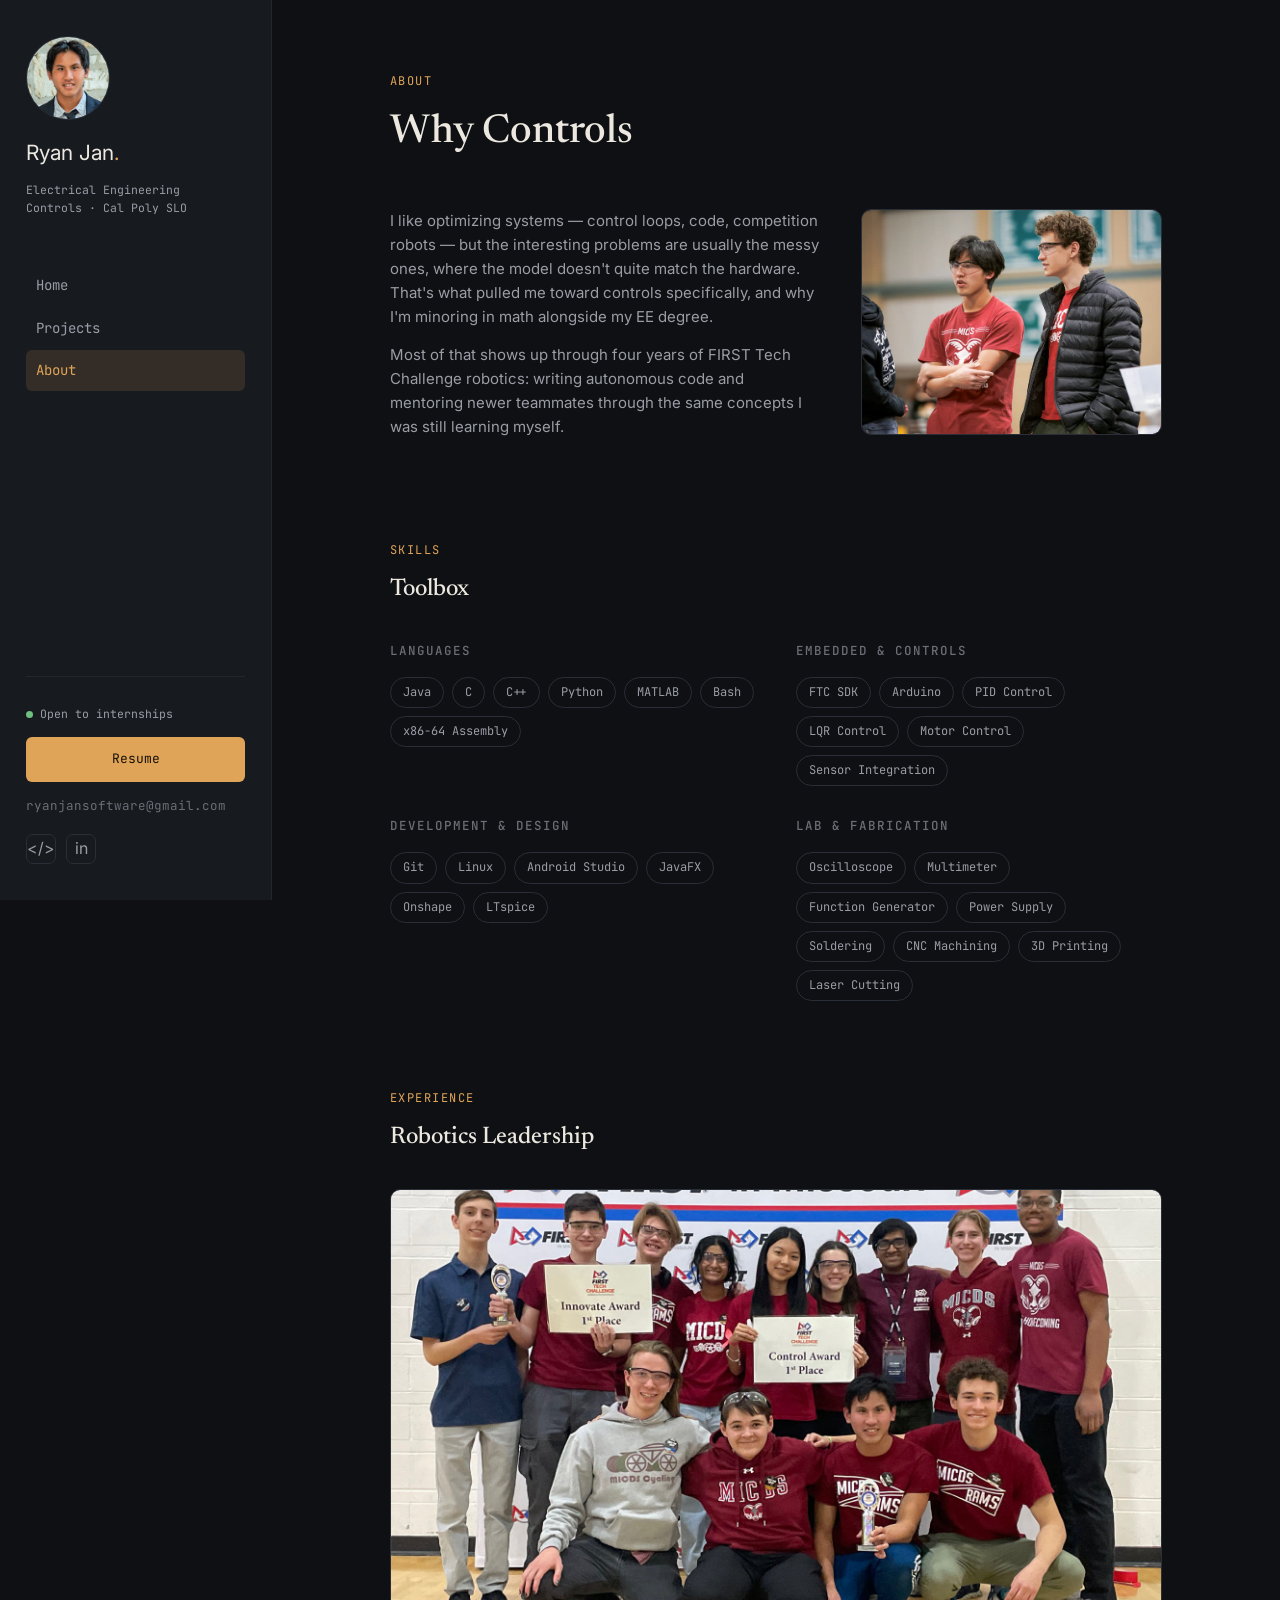
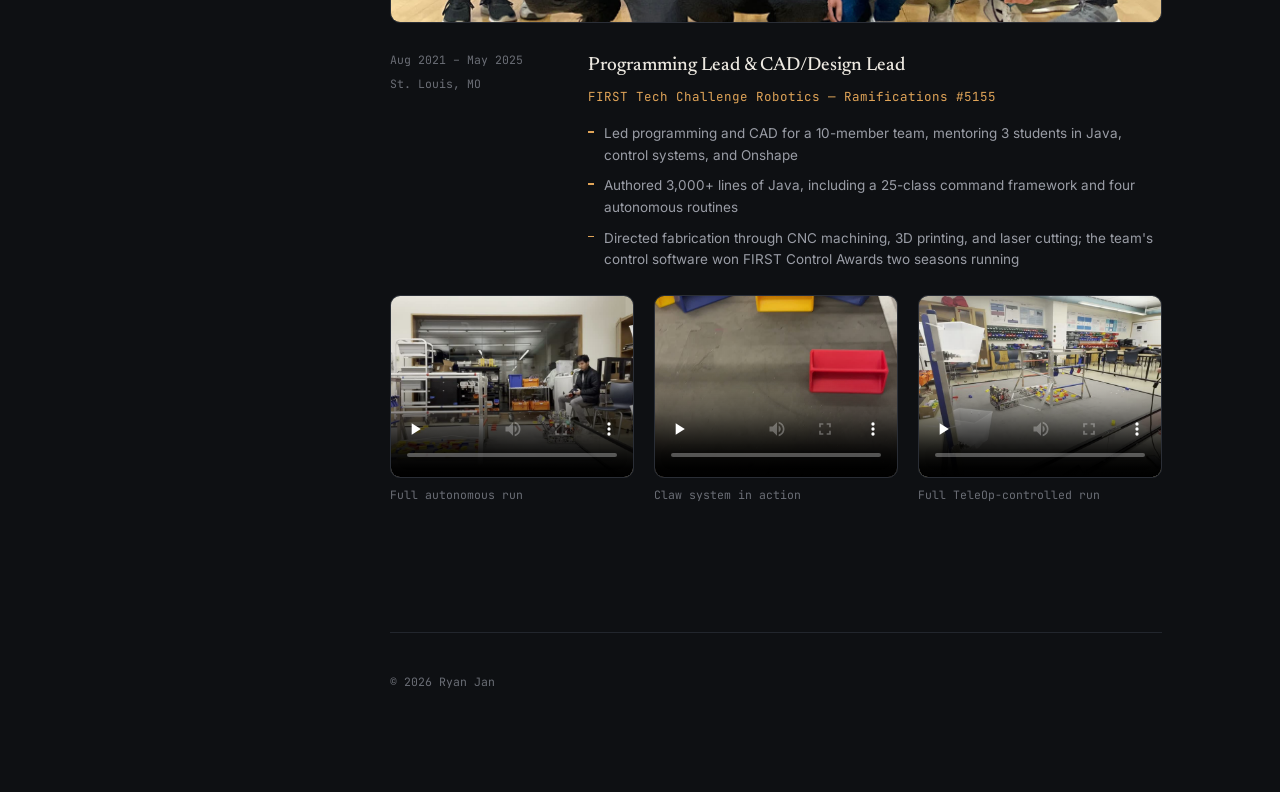
==== about.html @ 0ce3a3c8 "Performance pass: pause canvas animations off-screen/backgrounded, right-size and recompress images," ====
<!DOCTYPE html>
<html lang="en">
<head>
<meta charset="UTF-8">
<meta name="viewport" content="width=device-width, initial-scale=1.0">
<title>About — Ryan Jan</title>
<meta name="description" content="About Ryan Jan — Electrical Engineering student at Cal Poly SLO, controls focus, math minor, FIRST Tech Challenge robotics leadership.">
<link rel="icon" type="image/svg+xml" href="assets/favicon.svg">
<link rel="preconnect" href="https://fonts.googleapis.com">
<link rel="preconnect" href="https://fonts.gstatic.com" crossorigin>
<link href="https://fonts.googleapis.com/css2?family=Newsreader:ital,opsz,wght@0,6..72,400;0,6..72,500;1,6..72,400&family=Inter:wght@400;500&family=JetBrains+Mono:wght@400;500&display=swap" rel="stylesheet">
<link rel="stylesheet" href="css/style.css">
</head>
<body>

<a class="skip-link" href="#main">Skip to content</a>

<header class="mobile-topbar">
  <a class="mobile-identity" href="index.html" aria-label="Go to home page">
    <div class="sidebar-avatar media-frame ratio-1x1 round" aria-hidden="true">
      <img src="assets/img/ryan-headshot.jpg" alt="">
    </div>
    <span class="mobile-name">Ryan Jan</span>
  </a>
  <button class="nav-toggle" id="nav-toggle" aria-label="Toggle menu" aria-expanded="false" aria-controls="mobile-panel">
    <span></span><span></span><span></span>
  </button>
</header>
<div class="mobile-panel" id="mobile-panel">
  <nav class="sidebar-nav">
    <a href="index.html">Home</a>
    <a href="projects.html">Projects</a>
    <a href="about.html" class="active">About</a>
  </nav>
  <div class="sidebar-cta">
    <span class="sidebar-status"><span class="status-dot"></span>Open to internships</span>
    <a class="btn btn-primary btn-block" href="assets/resume/Ryan_Jan_Resume.pdf" target="_blank" rel="noopener">Resume</a>
    <div class="sidebar-contact">
      <a href="mailto:ryanjansoftware@gmail.com">ryanjansoftware@gmail.com</a>
    </div>
    <div class="sidebar-social">
      <a href="https://github.com/rjan939" target="_blank" rel="noopener" aria-label="GitHub">&lt;/&gt;</a>
      <a href="https://linkedin.com/in/ryan-jan" target="_blank" rel="noopener" aria-label="LinkedIn">in</a>
    </div>
  </div>
</div>

<div class="shell">
  <aside class="sidebar">
    <a class="sidebar-identity" href="index.html" aria-label="Go to home page">
      <div class="sidebar-avatar media-frame ratio-1x1 round" aria-hidden="true">
        <img src="assets/img/ryan-headshot.jpg" alt="">
      </div>
      <div>
        <div class="sidebar-name">Ryan Jan<span class="logo-dot">.</span></div>
        <p class="sidebar-tagline">Electrical Engineering<br>Controls &middot; Cal Poly SLO</p>
      </div>
    </a>

    <nav class="sidebar-nav">
      <a href="index.html">Home</a>
      <a href="projects.html">Projects</a>
      <a href="about.html" class="active">About</a>
    </nav>

    <div class="sidebar-cta">
      <span class="sidebar-status"><span class="status-dot"></span>Open to internships</span>
      <a class="btn btn-primary btn-block" href="assets/resume/Ryan_Jan_Resume.pdf" target="_blank" rel="noopener">Resume</a>
      <div class="sidebar-contact">
        <a href="mailto:ryanjansoftware@gmail.com">ryanjansoftware@gmail.com</a>
      </div>
      <div class="sidebar-social">
        <a href="https://github.com/rjan939" target="_blank" rel="noopener" aria-label="GitHub">&lt;/&gt;</a>
        <a href="https://linkedin.com/in/ryan-jan" target="_blank" rel="noopener" aria-label="LinkedIn">in</a>
      </div>
    </div>
  </aside>

  <main class="main" id="main">
    <div class="page">

      <header class="page-header reveal">
        <p class="eyebrow">About</p>
        <h1>Why Controls</h1>
      </header>

      <section class="page-block about-row reveal">
        <div class="about-copy">
          <p>
            I like optimizing systems &mdash; control loops, code, competition robots &mdash; but the
            interesting problems are usually the messy ones, where the model doesn't quite match
            the hardware. That's what pulled me toward controls specifically, and why I'm minoring
            in math alongside my EE degree.
          </p>
          <p>
            Most of that shows up through four years of FIRST Tech Challenge robotics: writing
            autonomous code and mentoring newer teammates through the same concepts I was still
            learning myself.
          </p>
        </div>
        <div class="media-frame ratio-4x3">
          <img src="assets/img/ryan-competition.jpg" loading="lazy" alt="Ryan Jan talking with a teammate at an FTC robotics competition, both wearing safety glasses.">
        </div>
      </section>

      <section class="page-block reveal">
        <p class="eyebrow">Skills</p>
        <h2 style="margin-bottom:32px;">Toolbox</h2>
        <div class="skills-grid">
          <div class="skill-group">
            <h3>Languages</h3>
            <div class="tags"><span>Java</span><span>C</span><span>C++</span><span>Python</span><span>MATLAB</span><span>Bash</span><span>x86-64 Assembly</span></div>
          </div>
          <div class="skill-group">
            <h3>Embedded &amp; Controls</h3>
            <div class="tags"><span>FTC SDK</span><span>Arduino</span><span>PID Control</span><span>LQR Control</span><span>Motor Control</span><span>Sensor Integration</span></div>
          </div>
          <div class="skill-group">
            <h3>Development &amp; Design</h3>
            <div class="tags"><span>Git</span><span>Linux</span><span>Android Studio</span><span>JavaFX</span><span>Onshape</span><span>LTspice</span></div>
          </div>
          <div class="skill-group">
            <h3>Lab &amp; Fabrication</h3>
            <div class="tags"><span>Oscilloscope</span><span>Multimeter</span><span>Function Generator</span><span>Power Supply</span><span>Soldering</span><span>CNC Machining</span><span>3D Printing</span><span>Laser Cutting</span></div>
          </div>
        </div>
      </section>

      <section class="page-block reveal">
        <p class="eyebrow">Experience</p>
        <h2 style="margin-bottom:32px;">Robotics Leadership</h2>

        <div class="media-frame ratio-16x9" style="margin-bottom:28px;">
          <img src="assets/img/ftc-control-award-team.jpg" loading="lazy" alt="The full Ramifications #5155 team holding their FIRST Control Award and Innovate Award, 1st place, at FIRST in Missouri.">
        </div>

        <div class="exp-entry">
          <div class="exp-meta">
            <span>Aug 2021 &ndash; May 2025</span>
            <span>St. Louis, MO</span>
          </div>
          <div class="exp-body">
            <h3>Programming Lead &amp; CAD/Design Lead</h3>
            <p class="exp-org">FIRST Tech Challenge Robotics &mdash; Ramifications #5155</p>
            <ul>
              <li>Led programming and CAD for a 10-member team, mentoring 3 students in Java, control systems, and Onshape</li>
              <li>Authored 3,000+ lines of Java, including a 25-class command framework and four autonomous routines</li>
              <li>Directed fabrication through CNC machining, 3D printing, and laser cutting; the team's control software won FIRST Control Awards two seasons running</li>
            </ul>
          </div>
        </div>

        <div class="media-row" style="margin-top:24px;">
          <div>
            <div class="media-frame ratio-4x3">
              <video src="assets/video/ftc-autonomous.mp4" poster="assets/img/posters/ftc-autonomous.jpg" controls playsinline preload="none"></video>
            </div>
            <p class="media-caption">Full autonomous run</p>
          </div>
          <div>
            <div class="media-frame ratio-4x3">
              <video src="assets/video/ftc-claw-system.mp4" poster="assets/img/posters/ftc-claw-system.jpg" controls playsinline preload="none"></video>
            </div>
            <p class="media-caption">Claw system in action</p>
          </div>
          <div>
            <div class="media-frame ratio-4x3">
              <video src="assets/video/ftc-teleop-run.mp4" poster="assets/img/posters/ftc-teleop-run.jpg" controls playsinline preload="none"></video>
            </div>
            <p class="media-caption">Full TeleOp-controlled run</p>
          </div>
        </div>
      </section>

      <footer class="page-footer">
        <span>&copy; 2026 Ryan Jan</span>
      </footer>
    </div>
  </main>
</div>

<script src="js/main.js"></script>
</body>
</html>
---- css/style.css ----
/* ---------- design tokens ---------- */
:root {
  --bg: #0e1013;
  --bg-elevated: #171a1f;
  --bg-elevated-2: #1d2127;
  --border: #2a2e36;
  --border-soft: #22262d;

  --text: #ece8e0;
  --text-muted: #9a9da6;
  --text-faint: #6b6e76;

  --accent: #e0a458;
  --accent-soft: rgba(224, 164, 88, 0.14);
  --accent-line: rgba(224, 164, 88, 0.35);
  --response: #6fb3c9;

  --font-serif: "Newsreader", Georgia, serif;
  --font-sans: "Inter", -apple-system, BlinkMacSystemFont, "Segoe UI", sans-serif;
  --font-mono: "JetBrains Mono", ui-monospace, "SFMono-Regular", Consolas, monospace;

  --sidebar-w: 272px;
  --radius: 10px;
}

/* ---------- reset ---------- */
* { box-sizing: border-box; }
html { scroll-behavior: smooth; }
body {
  margin: 0;
  background: var(--bg);
  color: var(--text);
  font-family: var(--font-sans);
  font-size: 16px;
  line-height: 1.6;
  -webkit-font-smoothing: antialiased;
}
img, svg, canvas { max-width: 100%; display: block; }
a { color: inherit; text-decoration: none; }
ul { margin: 0; padding: 0; list-style: none; }
h1, h2, h3 { margin: 0; font-family: var(--font-serif); font-weight: 500; }

.skip-link {
  position: absolute;
  left: -999px;
  top: 0;
  background: var(--accent);
  color: #0e1013;
  padding: 10px 16px;
  z-index: 200;
}
.skip-link:focus { left: 16px; top: 16px; }

.eyebrow {
  font-family: var(--font-mono);
  font-size: 12px;
  letter-spacing: 0.12em;
  text-transform: uppercase;
  color: var(--accent);
  margin: 0 0 10px;
}

.tags {
  display: flex;
  flex-wrap: wrap;
  gap: 8px;
  margin-top: 16px;
}
.tags span {
  font-family: var(--font-mono);
  font-size: 12px;
  color: var(--text-muted);
  border: 1px solid var(--border);
  border-radius: 999px;
  padding: 5px 12px;
}

.text-link {
  display: inline-block;
  margin-top: 16px;
  font-family: var(--font-mono);
  font-size: 13px;
  color: var(--accent);
  border-bottom: 1px solid transparent;
  transition: transform 0.2s ease, border-color 0.2s ease;
}
.text-link:hover { border-bottom-color: var(--accent-line); transform: translateX(3px); }

.btn {
  display: inline-flex;
  align-items: center;
  justify-content: center;
  font-family: var(--font-mono);
  font-size: 13px;
  padding: 11px 20px;
  border-radius: 6px;
  border: 1px solid transparent;
  cursor: pointer;
  transition: transform 0.15s ease, border-color 0.15s ease, background 0.15s ease;
}
.btn-primary {
  position: relative;
  background: var(--accent);
  color: #17120a;
  overflow: hidden;
  z-index: 0;
}
.btn-primary::before {
  content: "";
  position: absolute;
  inset: 0;
  background: #f0c07f;
  transform: scaleX(0);
  transform-origin: left center;
  transition: transform 0.5s ease-out;
  z-index: -1;
}
.btn-primary:hover::before { transform: scaleX(1); }
.btn-primary:hover { transform: translateY(-1px); }
.btn-ghost { border-color: var(--border); color: var(--text); }
.btn-ghost:hover { border-color: var(--accent-line); color: var(--accent); }
.btn-block { width: 100%; }

/* ---------- stat chips ---------- */
.stat-chips {
  display: flex;
  flex-wrap: wrap;
  gap: 12px;
  margin: 28px 0;
}
.stat-chip {
  border: 1px solid var(--border);
  background: var(--bg-elevated);
  border-radius: 10px;
  padding: 12px 16px;
  font-size: 13px;
  color: var(--text-muted);
  transition: transform 0.25s ease, box-shadow 0.25s ease, border-color 0.25s ease;
}
.stat-chip:hover {
  transform: translateY(-4px);
  box-shadow: 0 14px 28px rgba(0, 0, 0, 0.35);
  border-color: var(--accent-line);
}
.stat-chip strong { display: block; color: var(--text); font-family: var(--font-serif); font-weight: 500; font-size: 16px; margin-bottom: 2px; }

/* ---------- media slot (placeholder for photos/video) ---------- */
.media-slot {
  position: relative;
  width: 100%;
  border: 1.5px dashed var(--border);
  border-radius: var(--radius);
  background: var(--bg-elevated);
  display: flex;
  flex-direction: column;
  align-items: center;
  justify-content: center;
  gap: 10px;
  color: var(--text-faint);
  text-align: center;
  padding: 20px;
  overflow: hidden;
}
.media-slot svg { width: 30px; height: 30px; opacity: 0.6; }
.media-slot span {
  font-family: var(--font-mono);
  font-size: 11px;
  max-width: 22ch;
  line-height: 1.5;
}
.media-slot.ratio-16x9 { aspect-ratio: 16 / 9; }
.media-slot.ratio-4x3 { aspect-ratio: 4 / 3; }
.media-slot.ratio-1x1 { aspect-ratio: 1 / 1; }
.media-slot.round { border-radius: 50%; }
.media-slot img, .media-slot video {
  position: absolute;
  inset: 0;
  width: 100%;
  height: 100%;
  object-fit: cover;
}

/* ---------- media frame (real photos/video, not a placeholder) ---------- */
.media-frame {
  width: 100%;
  border: 1px solid var(--border);
  border-radius: var(--radius);
  overflow: hidden;
  background: #000;
}
.media-frame.ratio-16x9 { aspect-ratio: 16 / 9; }
.media-frame.ratio-4x3 { aspect-ratio: 4 / 3; }
.media-frame.ratio-1x1 { aspect-ratio: 1 / 1; }
.media-frame.round { border-radius: 50%; }
.media-frame img, .media-frame video {
  width: 100%;
  height: 100%;
  object-fit: cover;
  display: block;
}

.terminal-frame {
  width: 100%;
  border: 1px solid var(--border);
  border-radius: var(--radius);
  overflow: hidden;
  background: #0a0c0f;
  display: flex;
  flex-direction: column;
}
.terminal-frame.ratio-4x3 { aspect-ratio: 4 / 3; }
.terminal-titlebar {
  display: flex;
  gap: 6px;
  padding: 10px 12px;
  background: var(--bg-elevated-2);
  border-bottom: 1px solid var(--border-soft);
  flex-shrink: 0;
}
.terminal-titlebar span { width: 9px; height: 9px; border-radius: 50%; background: var(--border); }
.terminal-body {
  flex: 1;
  margin: 0;
  padding: 16px;
  font-family: var(--font-mono);
  font-size: 12px;
  line-height: 1.7;
  color: var(--text-muted);
  white-space: pre-wrap;
}
.t-prompt { color: var(--accent); }
.t-ok { color: #6fbf7f; }

.media-row {
  display: grid;
  grid-template-columns: repeat(3, 1fr);
  gap: 20px;
}
.media-caption {
  font-family: var(--font-mono);
  font-size: 11.5px;
  color: var(--text-faint);
  margin: 8px 0 0;
}

/* ---------- shell layout (sidebar + main) ---------- */
.shell { display: flex; min-height: 100vh; }

.sidebar {
  width: var(--sidebar-w);
  flex-shrink: 0;
  background: var(--bg-elevated);
  border-right: 1px solid var(--border-soft);
  padding: 36px 26px;
  display: flex;
  flex-direction: column;
  position: sticky;
  top: 0;
  height: 100vh;
  overflow-y: auto;
}

.sidebar-identity { display: flex; flex-direction: column; align-items: flex-start; gap: 16px; transition: opacity 0.2s ease; }
.sidebar-identity:hover { opacity: 0.8; }
.mobile-identity { transition: opacity 0.2s ease; }
.mobile-identity:hover { opacity: 0.8; }
.sidebar-avatar { width: 84px; height: 84px; }
.sidebar-avatar svg { width: 24px; height: 24px; }

.sidebar-name { font-size: 21px; }
.sidebar-name .logo-dot { color: var(--accent); }
.sidebar-tagline {
  font-family: var(--font-mono);
  font-size: 11.5px;
  color: var(--text-muted);
  line-height: 1.6;
}

.sidebar-nav {
  margin-top: 36px;
  display: flex;
  flex-direction: column;
  gap: 2px;
}
.sidebar-nav a {
  font-family: var(--font-mono);
  font-size: 14px;
  color: var(--text-muted);
  padding: 9px 10px;
  border-radius: 6px;
  transition: color 0.2s ease, background-color 0.2s ease;
}
.sidebar-nav a:hover { color: var(--text); }
.sidebar-nav a.active { color: var(--accent); background: var(--accent-soft); }

.sidebar-cta {
  margin-top: auto;
  padding-top: 28px;
  border-top: 1px solid var(--border-soft);
  display: flex;
  flex-direction: column;
  gap: 14px;
}
.sidebar-status {
  display: inline-flex;
  align-items: center;
  gap: 7px;
  font-family: var(--font-mono);
  font-size: 11.5px;
  color: var(--text-muted);
}
.status-dot {
  width: 7px; height: 7px; border-radius: 50%; background: #6fbf7f;
  animation: pulse-ring 2.2s ease-in-out infinite;
}
@keyframes pulse-ring {
  0%, 100% { box-shadow: 0 0 0 3px rgba(111,191,127,0.15); }
  50% { box-shadow: 0 0 0 7px rgba(111,191,127,0.28); }
}

.sidebar-contact { display: flex; flex-direction: column; gap: 8px; font-family: var(--font-mono); font-size: 12.5px; }
.sidebar-contact a { color: var(--text-faint); }
.sidebar-contact a:hover { color: var(--accent); }

.sidebar-social { display: flex; gap: 10px; margin-top: 4px; }
.sidebar-social a {
  width: 30px; height: 30px;
  display: flex; align-items: center; justify-content: center;
  border: 1px solid var(--border);
  border-radius: 7px;
  color: var(--text-muted);
}
.sidebar-social a:hover { color: var(--accent); border-color: var(--accent-line); }
.sidebar-social svg { width: 15px; height: 15px; }

/* mobile top bar + dropdown panel (hidden on desktop) */
.mobile-topbar { display: none; }
.mobile-panel { display: none; }

/* ---------- main content ---------- */
.main { flex: 1; min-width: 0; }
.page { max-width: 860px; margin: 0 auto; padding: 72px 44px 100px; }
.page-block { padding-bottom: 88px; }
.page-block:last-child { padding-bottom: 0; }
.page-header { margin-bottom: 44px; }
.page-header h1 { font-size: clamp(30px, 4vw, 40px); }
.page-lede { color: var(--text-muted); font-size: 16px; margin-top: 10px; max-width: 56ch; }

/* ---------- home hero ---------- */
.home-hero {
  position: relative;
  display: grid;
  grid-template-columns: 1.15fr 0.85fr;
  gap: 48px;
  align-items: center;
  padding-bottom: 64px;
}
.home-hero > div { position: relative; z-index: 1; }

/* one-shot staggered blur-in entrance for above-the-fold hero content */
.entrance {
  opacity: 0;
  filter: blur(6px);
  transform: translateY(10px);
  animation: blur-in 0.7s ease-out forwards;
}
@keyframes blur-in {
  to { opacity: 1; filter: blur(0); transform: translateY(0); }
}
.entrance-1 { animation-delay: 0.05s; }
.entrance-2 { animation-delay: 0.15s; }
.entrance-3 { animation-delay: 0.25s; }
.entrance-4 { animation-delay: 0.35s; }
.entrance-5 { animation-delay: 0.45s; }
.entrance-6 { animation-delay: 0.55s; }
.entrance-7 { animation-delay: 0.65s; }
.entrance-8 { animation-delay: 0.73s; }
.entrance-9 { animation-delay: 0.81s; }
.entrance-10 { animation-delay: 0.89s; }

.hero-glyph {
  position: absolute;
  font-family: var(--font-serif);
  font-style: italic;
  color: var(--text);
  opacity: 0.05;
  pointer-events: none;
  user-select: none;
  z-index: 0;
  animation: drift 9s ease-in-out infinite;
}
@keyframes drift {
  0%, 100% { transform: translateY(0); }
  50% { transform: translateY(-12px); }
}
.home-hero h1 {
  font-size: clamp(38px, 5.5vw, 56px);
  line-height: 1.05;
  margin: 6px 0 14px;
}
.home-hero-sub { color: var(--text-muted); font-size: 16.5px; max-width: 46ch; }
.home-hero-actions { display: flex; gap: 12px; flex-wrap: wrap; margin-top: 26px; }
.home-photo-slot { max-width: 320px; margin-left: auto; }
.teaser-card {
  display: grid;
  grid-template-columns: 1fr 1.4fr;
  gap: 28px;
  border: 1px solid var(--border);
  background: var(--bg-elevated);
  border-radius: var(--radius);
  padding: 22px;
  align-items: center;
  transition: transform 0.25s ease, box-shadow 0.25s ease, border-color 0.25s ease;
}
.teaser-card:hover {
  transform: translateY(-4px);
  box-shadow: 0 14px 28px rgba(0, 0, 0, 0.35);
  border-color: var(--accent-line);
}
.teaser-media { border-radius: 8px; }
.teaser-body h3 { font-size: 18px; margin-bottom: 8px; }
.teaser-body p { color: var(--text-muted); font-size: 14px; margin: 0 0 12px; }

/* ---------- scope panel (decorative) ---------- */
.scope-card {
  border: 1px solid var(--border);
  background: var(--bg-elevated);
  border-radius: var(--radius);
  padding: 18px;
}
.scope-header {
  display: flex;
  align-items: center;
  justify-content: space-between;
  margin-bottom: 12px;
  font-family: var(--font-mono);
  font-size: 11.5px;
  letter-spacing: 0.04em;
  color: var(--text-muted);
}
.scope-live { display: inline-flex; align-items: center; gap: 7px; color: var(--text-faint); }
#scope-canvas {
  width: 100%;
  height: auto;
  aspect-ratio: 850 / 460;
  border-radius: 6px;
  background: #06070a;
  border: 1px solid var(--border-soft);
  display: block;
}
.scope-caption {
  font-family: var(--font-mono);
  font-size: 12px;
  color: var(--text-faint);
  margin-top: 14px;
  text-align: center;
}

/* ---------- flagship project (projects page) ---------- */
.flagship-media-row {
  display: grid;
  grid-template-columns: 1.2fr 1fr;
  gap: 32px;
  align-items: start;
  margin-bottom: 28px;
}
.flagship-lines { margin: 18px 0; display: flex; flex-direction: column; gap: 8px; }
.flagship-lines li {
  font-size: 14.5px;
  color: var(--text-muted);
  padding-left: 16px;
  position: relative;
}
.flagship-lines li::before {
  content: "";
  position: absolute; left: 0; top: 9px;
  width: 6px; height: 1.5px; background: var(--accent);
}

.widget-card {
  background: var(--bg-elevated);
  border: 1px solid var(--border);
  border-radius: var(--radius);
  padding: 18px;
}
.widget-header { display: flex; align-items: center; justify-content: space-between; margin-bottom: 12px; }
.widget-title { font-family: var(--font-mono); font-size: 12.5px; color: var(--text-muted); }
.widget-tag {
  font-family: var(--font-mono);
  font-size: 10.5px;
  color: var(--accent);
  border: 1px solid var(--accent-line);
  background: var(--accent-soft);
  border-radius: 999px;
  padding: 3px 9px;
}
#control-canvas {
  width: 100%;
  height: auto;
  aspect-ratio: 600 / 320;
  border-radius: 6px;
  background: var(--bg);
  border: 1px solid var(--border-soft);
}
.widget-controls { display: flex; align-items: center; gap: 12px; margin-top: 14px; font-family: var(--font-mono); font-size: 11.5px; color: var(--text-muted); }
.widget-controls input[type="range"] { flex: 1; accent-color: var(--accent); }
.widget-legend { display: flex; gap: 16px; margin-top: 10px; font-family: var(--font-mono); font-size: 10.5px; color: var(--text-faint); }
.widget-legend span { display: flex; align-items: center; gap: 6px; }
.swatch { width: 9px; height: 9px; border-radius: 2px; display: inline-block; }
.swatch-setpoint { background: var(--response); }
.swatch-response { background: var(--accent); }

/* ---------- project cards (media-led) ---------- */
.project-grid { display: grid; grid-template-columns: repeat(3, 1fr); gap: 22px; }
.project-media-card {
  border: 1px solid var(--border);
  background: var(--bg-elevated);
  border-radius: var(--radius);
  overflow: hidden;
  transition: transform 0.25s ease, box-shadow 0.25s ease, border-color 0.25s ease;
}
.project-media-card:hover {
  transform: translateY(-4px);
  box-shadow: 0 14px 28px rgba(0, 0, 0, 0.35);
  border-color: var(--accent-line);
}
.project-media-card .media-slot { border: none; border-radius: 0; border-bottom: 1px solid var(--border-soft); }
.project-media-body { padding: 18px; }
.project-media-body h3 { font-size: 16.5px; margin-bottom: 6px; }
.project-media-body p { color: var(--text-muted); font-size: 13.5px; margin: 0; }
.project-media-body .tags { margin-top: 12px; }

.earlier-builds { margin-top: 48px; }
.earlier-title {
  font-family: var(--font-mono);
  font-size: 12.5px;
  text-transform: uppercase;
  letter-spacing: 0.08em;
  color: var(--text-faint);
  font-weight: 500;
  margin-bottom: 16px;
}
.earlier-list { display: grid; grid-template-columns: repeat(2, 1fr); gap: 8px 28px; }
.earlier-list li { font-size: 13.5px; color: var(--text-muted); padding: 10px 0; border-bottom: 1px solid var(--border-soft); }
.earlier-list strong { color: var(--text); font-weight: 500; }

/* ---------- about page ---------- */
.about-row { display: grid; grid-template-columns: 1fr 0.7fr; gap: 40px; align-items: start; }
.about-copy p { color: var(--text-muted); margin: 0 0 14px; font-size: 15px; }

.skills-grid { display: grid; grid-template-columns: repeat(2, 1fr); gap: 30px 40px; }
.skill-group h3 {
  font-family: var(--font-mono);
  font-size: 12.5px;
  text-transform: uppercase;
  letter-spacing: 0.08em;
  color: var(--text-faint);
  font-weight: 500;
  margin-bottom: 12px;
}

.exp-entry { display: grid; grid-template-columns: 170px 1fr; gap: 28px; }
.exp-meta { display: flex; flex-direction: column; gap: 6px; font-family: var(--font-mono); font-size: 11.5px; color: var(--text-faint); }
.exp-body h3 { font-size: 19px; margin-bottom: 6px; }
.exp-org { color: var(--accent); font-family: var(--font-mono); font-size: 12.5px; margin: 0 0 16px; }
.exp-body ul { display: flex; flex-direction: column; gap: 9px; }
.exp-body li { color: var(--text-muted); font-size: 13.5px; padding-left: 16px; position: relative; }
.exp-body li::before { content: ""; position: absolute; left: 0; top: 8px; width: 6px; height: 1.5px; background: var(--accent); }

/* ---------- footer ---------- */
.page-footer {
  padding-top: 40px;
  margin-top: 40px;
  border-top: 1px solid var(--border-soft);
  font-family: var(--font-mono);
  font-size: 11.5px;
  color: var(--text-faint);
  display: flex;
  justify-content: space-between;
}

/* ---------- reveal animation ---------- */
.reveal { opacity: 0; transform: translateY(14px); transition: opacity 0.5s ease, transform 0.5s ease; }
.reveal.is-visible { opacity: 1; transform: translateY(0); }

/* ---------- responsive ---------- */
@media (max-width: 960px) {
  .shell { flex-direction: column; }
  .sidebar { display: none; }

  .mobile-topbar {
    display: flex;
    align-items: center;
    justify-content: space-between;
    position: sticky;
    top: 0;
    z-index: 100;
    background: rgba(14, 16, 19, 0.92);
    backdrop-filter: blur(10px);
    border-bottom: 1px solid var(--border-soft);
    padding: 14px 20px;
  }
  .mobile-identity { display: flex; align-items: center; gap: 10px; }
  .mobile-identity .sidebar-avatar { width: 32px; height: 32px; }
  .mobile-identity .sidebar-avatar svg { width: 14px; height: 14px; }
  .mobile-name { font-family: var(--font-serif); font-size: 16px; }

  .nav-toggle {
    display: flex;
    flex-direction: column;
    justify-content: center;
    gap: 5px;
    width: 34px; height: 34px;
    background: transparent;
    border: 1px solid var(--border);
    border-radius: 6px;
  }
  .nav-toggle span { display: block; height: 1.5px; width: 15px; margin: 0 auto; background: var(--text); }

  .mobile-panel {
    display: none;
    background: var(--bg-elevated);
    border-bottom: 1px solid var(--border);
    padding: 20px;
  }
  .mobile-panel.open { display: block; }
  .mobile-panel .sidebar-nav { margin-top: 0; }
  .mobile-panel .sidebar-cta { margin-top: 22px; padding-top: 20px; }

  .page { padding: 44px 24px 72px; }
  .home-hero, .flagship-media-row, .about-row, .media-row { grid-template-columns: 1fr; }
  .home-photo-slot { max-width: 220px; margin: 0 0 8px; }
  .teaser-card { grid-template-columns: 1fr; }
  .project-grid { grid-template-columns: 1fr; }
  .skills-grid { grid-template-columns: 1fr; }
  .earlier-list { grid-template-columns: 1fr; }
  .exp-entry { grid-template-columns: 1fr; gap: 10px; }
  .hero-glyph { display: none; }
}

@media (max-width: 520px) {
  .page { padding: 36px 18px 64px; }
  .btn { padding: 10px 16px; }
  .home-hero-actions { flex-direction: column; align-items: stretch; }
  .stat-chips { gap: 10px; }
}

/* ---------- reduced motion ---------- */
@media (prefers-reduced-motion: reduce) {
  .status-dot, .hero-glyph {
    animation: none !important;
  }
  .entrance {
    animation: none !important;
    opacity: 1;
    filter: none;
    transform: none;
  }
  .reveal {
    transition: none !important;
  }
  .btn-primary::before,
  .project-media-card, .teaser-card, .stat-chip, .text-link {
    transition: none !important;
  }
}
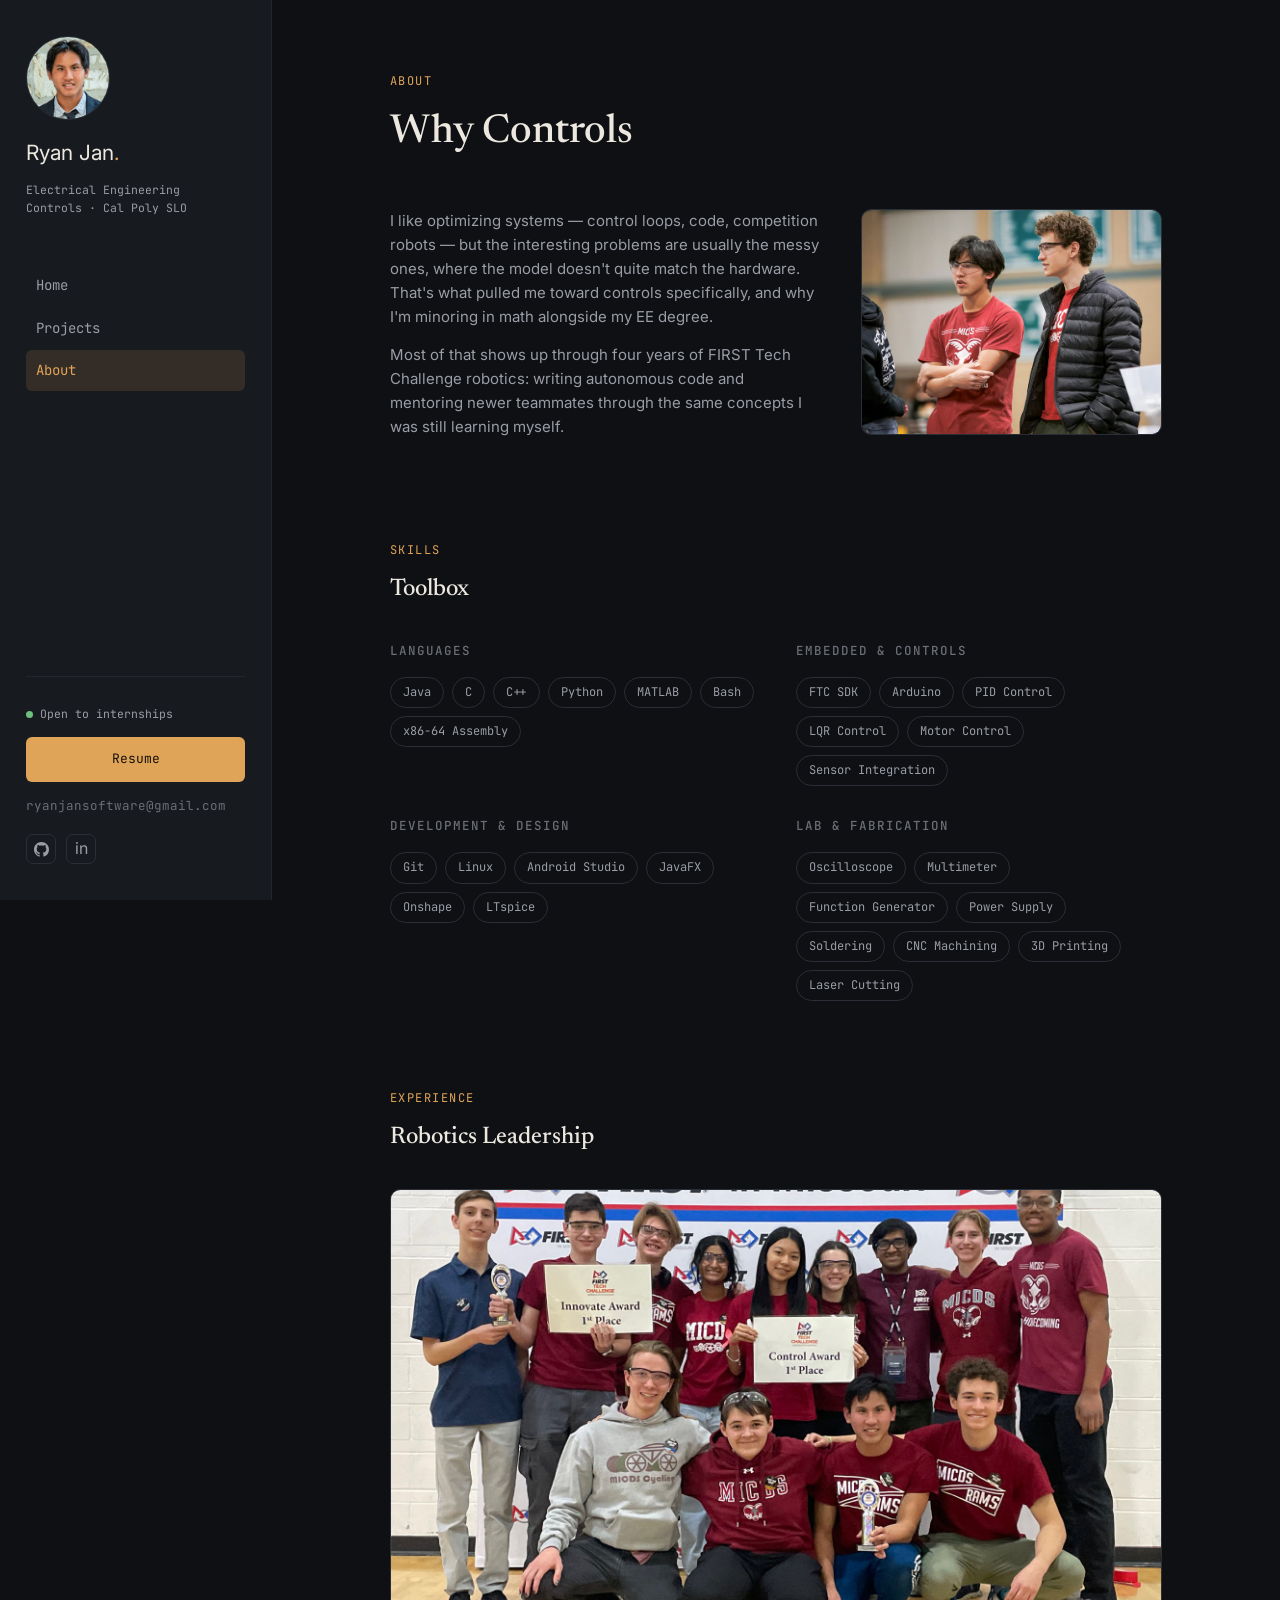
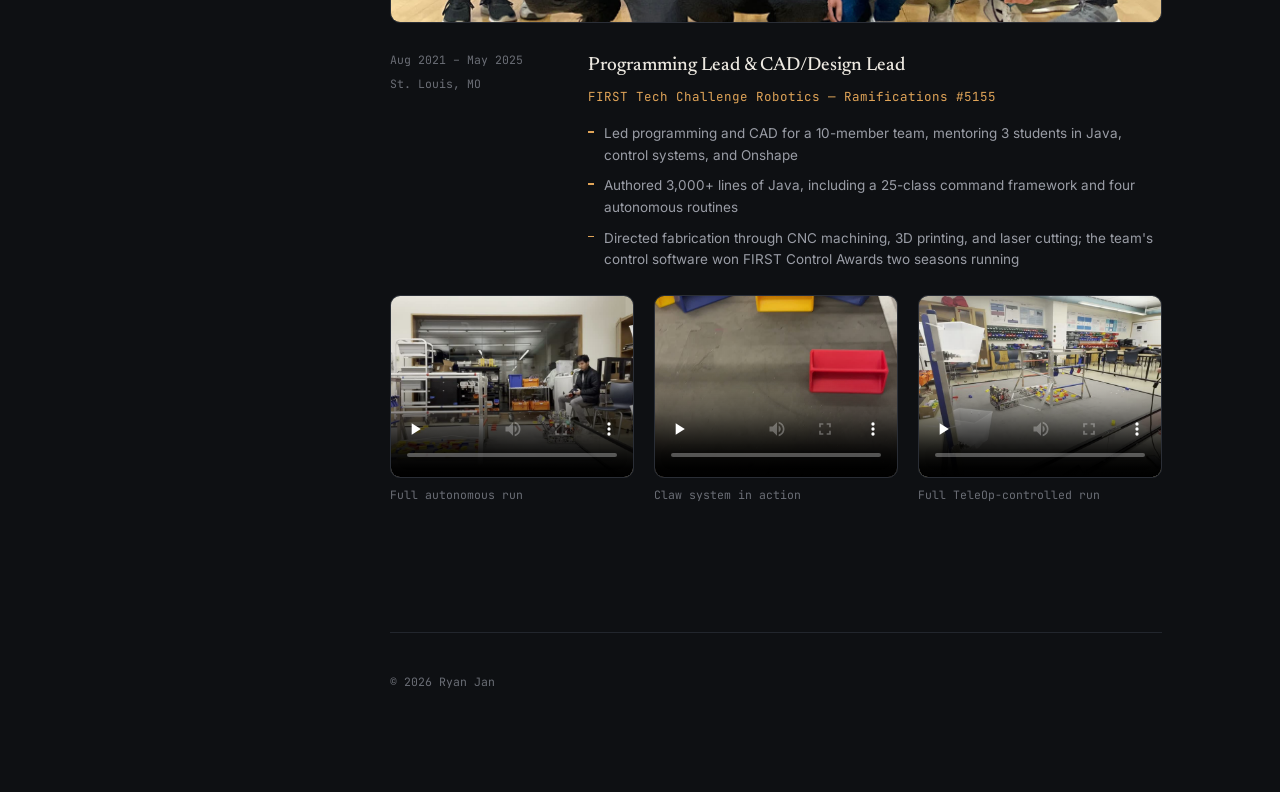
==== commit 65f1da64: "Fix startup scroll-jank from blur-in entrance animation, replace GitHub placeholder icon with actual" ====
--- a/about.html
+++ b/about.html
@@ -39,7 +39,7 @@
       <a href="mailto:ryanjansoftware@gmail.com">ryanjansoftware@gmail.com</a>
     </div>
     <div class="sidebar-social">
-      <a href="https://github.com/rjan939" target="_blank" rel="noopener" aria-label="GitHub">&lt;/&gt;</a>
+      <a href="https://github.com/rjan939" target="_blank" rel="noopener" aria-label="GitHub"><svg viewBox="0 0 16 16" fill="currentColor" aria-hidden="true"><path d="M8 0C3.58 0 0 3.58 0 8c0 3.54 2.29 6.53 5.47 7.59.4.07.55-.17.55-.38 0-.19-.01-.82-.01-1.49-2.01.37-2.53-.49-2.69-.94-.09-.23-.48-.94-.82-1.13-.28-.15-.68-.52-.01-.53.63-.01 1.08.58 1.23.82.72 1.21 1.87.87 2.33.66.07-.52.28-.87.51-1.07-1.78-.2-3.64-.89-3.64-3.95 0-.87.31-1.59.82-2.15-.08-.2-.36-1.02.08-2.12 0 0 .67-.21 2.2.82.64-.18 1.32-.27 2-.27.68 0 1.36.09 2 .27 1.53-1.04 2.2-.82 2.2-.82.44 1.1.16 1.92.08 2.12.51.56.82 1.27.82 2.15 0 3.07-1.87 3.75-3.65 3.95.29.25.54.73.54 1.48 0 1.07-.01 1.93-.01 2.2 0 .21.15.46.55.38A8.013 8.013 0 0 0 16 8c0-4.42-3.58-8-8-8z"></path></svg></a>
       <a href="https://linkedin.com/in/ryan-jan" target="_blank" rel="noopener" aria-label="LinkedIn">in</a>
     </div>
   </div>
@@ -70,7 +70,7 @@
         <a href="mailto:ryanjansoftware@gmail.com">ryanjansoftware@gmail.com</a>
       </div>
       <div class="sidebar-social">
-        <a href="https://github.com/rjan939" target="_blank" rel="noopener" aria-label="GitHub">&lt;/&gt;</a>
+        <a href="https://github.com/rjan939" target="_blank" rel="noopener" aria-label="GitHub"><svg viewBox="0 0 16 16" fill="currentColor" aria-hidden="true"><path d="M8 0C3.58 0 0 3.58 0 8c0 3.54 2.29 6.53 5.47 7.59.4.07.55-.17.55-.38 0-.19-.01-.82-.01-1.49-2.01.37-2.53-.49-2.69-.94-.09-.23-.48-.94-.82-1.13-.28-.15-.68-.52-.01-.53.63-.01 1.08.58 1.23.82.72 1.21 1.87.87 2.33.66.07-.52.28-.87.51-1.07-1.78-.2-3.64-.89-3.64-3.95 0-.87.31-1.59.82-2.15-.08-.2-.36-1.02.08-2.12 0 0 .67-.21 2.2.82.64-.18 1.32-.27 2-.27.68 0 1.36.09 2 .27 1.53-1.04 2.2-.82 2.2-.82.44 1.1.16 1.92.08 2.12.51.56.82 1.27.82 2.15 0 3.07-1.87 3.75-3.65 3.95.29.25.54.73.54 1.48 0 1.07-.01 1.93-.01 2.2 0 .21.15.46.55.38A8.013 8.013 0 0 0 16 8c0-4.42-3.58-8-8-8z"></path></svg></a>
         <a href="https://linkedin.com/in/ryan-jan" target="_blank" rel="noopener" aria-label="LinkedIn">in</a>
       </div>
     </div>
--- a/css/style.css
+++ b/css/style.css
@@ -363,6 +363,7 @@
   filter: blur(6px);
   transform: translateY(10px);
   animation: blur-in 0.7s ease-out forwards;
+  will-change: opacity, filter, transform;
 }
 @keyframes blur-in {
   to { opacity: 1; filter: blur(0); transform: translateY(0); }
@@ -655,6 +656,7 @@
     opacity: 1;
     filter: none;
     transform: none;
+    will-change: auto;
   }
   .reveal {
     transition: none !important;
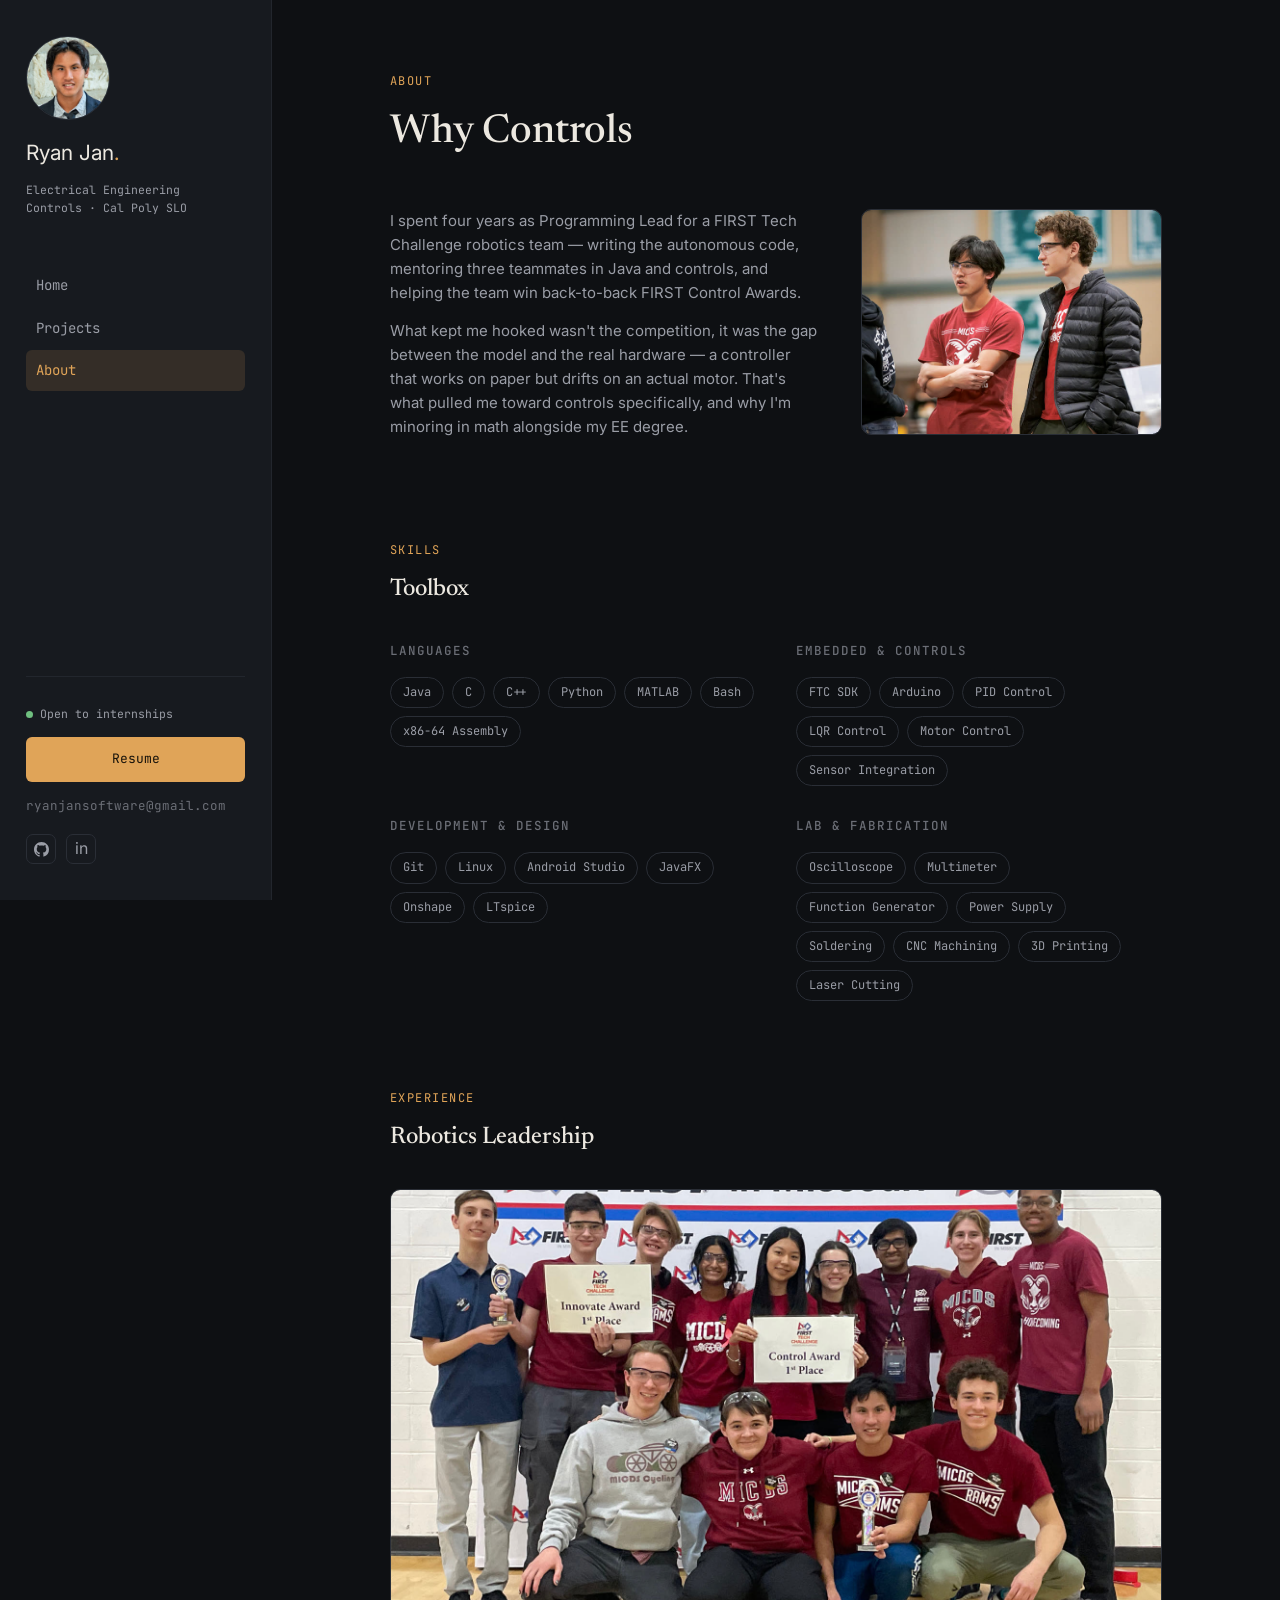
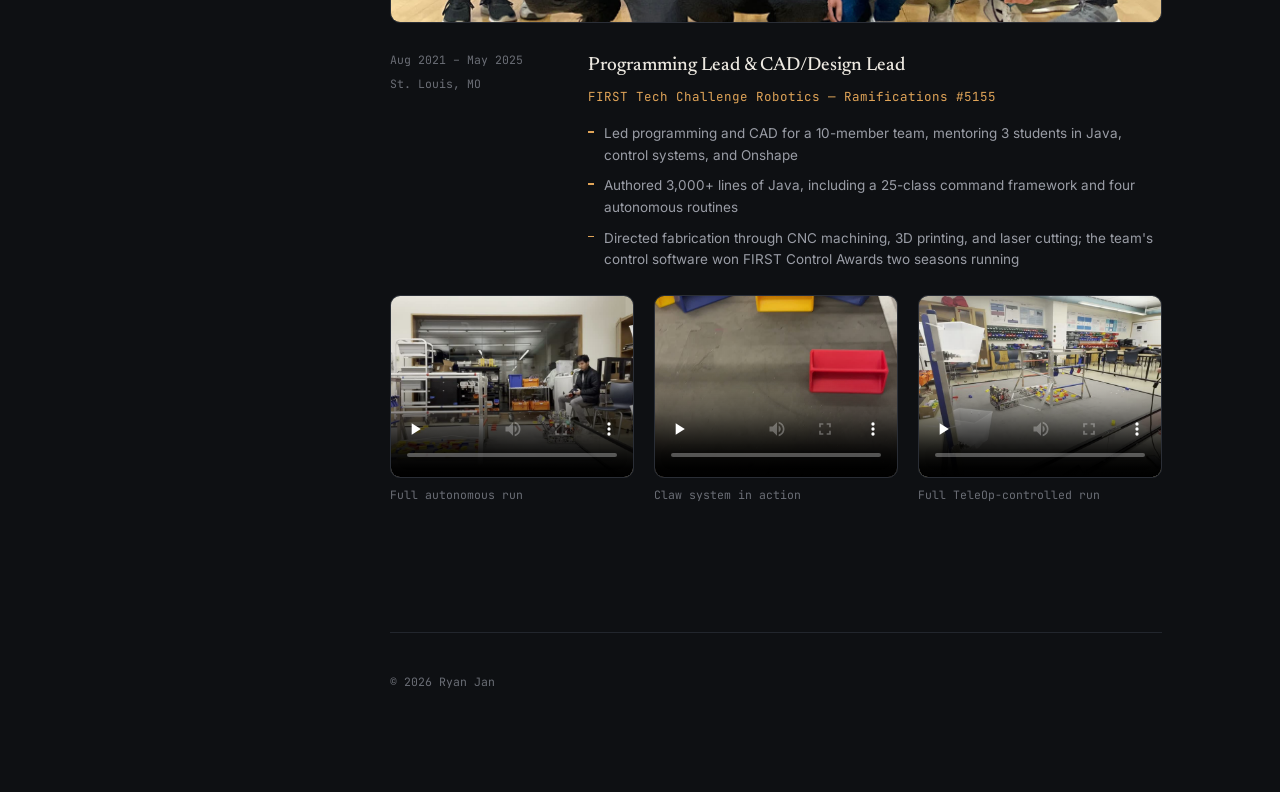
==== commit e3a265f1: "Strip decorative-only motion (oscilloscope, drifting glyphs, blur-in entrance, pulsing status dot) a" ====
--- a/about.html
+++ b/about.html
@@ -15,6 +15,7 @@
 
 <a class="skip-link" href="#main">Skip to content</a>
 
+<div class="mobile-nav-wrap">
 <header class="mobile-topbar">
   <a class="mobile-identity" href="index.html" aria-label="Go to home page">
     <div class="sidebar-avatar media-frame ratio-1x1 round" aria-hidden="true">
@@ -43,6 +44,7 @@
       <a href="https://linkedin.com/in/ryan-jan" target="_blank" rel="noopener" aria-label="LinkedIn">in</a>
     </div>
   </div>
+</div>
 </div>
 
 <div class="shell">
@@ -87,15 +89,15 @@
       <section class="page-block about-row reveal">
         <div class="about-copy">
           <p>
-            I like optimizing systems &mdash; control loops, code, competition robots &mdash; but the
-            interesting problems are usually the messy ones, where the model doesn't quite match
-            the hardware. That's what pulled me toward controls specifically, and why I'm minoring
-            in math alongside my EE degree.
+            I spent four years as Programming Lead for a FIRST Tech Challenge robotics team &mdash;
+            writing the autonomous code, mentoring three teammates in Java and controls, and
+            helping the team win back-to-back FIRST Control Awards.
           </p>
           <p>
-            Most of that shows up through four years of FIRST Tech Challenge robotics: writing
-            autonomous code and mentoring newer teammates through the same concepts I was still
-            learning myself.
+            What kept me hooked wasn't the competition, it was the gap between the model and the
+            real hardware &mdash; a controller that works on paper but drifts on an actual motor.
+            That's what pulled me toward controls specifically, and why I'm minoring in math
+            alongside my EE degree.
           </p>
         </div>
         <div class="media-frame ratio-4x3">
--- a/css/style.css
+++ b/css/style.css
@@ -311,11 +311,6 @@
 }
 .status-dot {
   width: 7px; height: 7px; border-radius: 50%; background: #6fbf7f;
-  animation: pulse-ring 2.2s ease-in-out infinite;
-}
-@keyframes pulse-ring {
-  0%, 100% { box-shadow: 0 0 0 3px rgba(111,191,127,0.15); }
-  50% { box-shadow: 0 0 0 7px rgba(111,191,127,0.28); }
 }
 
 .sidebar-contact { display: flex; flex-direction: column; gap: 8px; font-family: var(--font-mono); font-size: 12.5px; }
@@ -357,43 +352,6 @@
 }
 .home-hero > div { position: relative; z-index: 1; }
 
-/* one-shot staggered blur-in entrance for above-the-fold hero content */
-.entrance {
-  opacity: 0;
-  filter: blur(6px);
-  transform: translateY(10px);
-  animation: blur-in 0.7s ease-out forwards;
-  will-change: opacity, filter, transform;
-}
-@keyframes blur-in {
-  to { opacity: 1; filter: blur(0); transform: translateY(0); }
-}
-.entrance-1 { animation-delay: 0.05s; }
-.entrance-2 { animation-delay: 0.15s; }
-.entrance-3 { animation-delay: 0.25s; }
-.entrance-4 { animation-delay: 0.35s; }
-.entrance-5 { animation-delay: 0.45s; }
-.entrance-6 { animation-delay: 0.55s; }
-.entrance-7 { animation-delay: 0.65s; }
-.entrance-8 { animation-delay: 0.73s; }
-.entrance-9 { animation-delay: 0.81s; }
-.entrance-10 { animation-delay: 0.89s; }
-
-.hero-glyph {
-  position: absolute;
-  font-family: var(--font-serif);
-  font-style: italic;
-  color: var(--text);
-  opacity: 0.05;
-  pointer-events: none;
-  user-select: none;
-  z-index: 0;
-  animation: drift 9s ease-in-out infinite;
-}
-@keyframes drift {
-  0%, 100% { transform: translateY(0); }
-  50% { transform: translateY(-12px); }
-}
 .home-hero h1 {
   font-size: clamp(38px, 5.5vw, 56px);
   line-height: 1.05;
@@ -422,41 +380,6 @@
 .teaser-body h3 { font-size: 18px; margin-bottom: 8px; }
 .teaser-body p { color: var(--text-muted); font-size: 14px; margin: 0 0 12px; }
 
-/* ---------- scope panel (decorative) ---------- */
-.scope-card {
-  border: 1px solid var(--border);
-  background: var(--bg-elevated);
-  border-radius: var(--radius);
-  padding: 18px;
-}
-.scope-header {
-  display: flex;
-  align-items: center;
-  justify-content: space-between;
-  margin-bottom: 12px;
-  font-family: var(--font-mono);
-  font-size: 11.5px;
-  letter-spacing: 0.04em;
-  color: var(--text-muted);
-}
-.scope-live { display: inline-flex; align-items: center; gap: 7px; color: var(--text-faint); }
-#scope-canvas {
-  width: 100%;
-  height: auto;
-  aspect-ratio: 850 / 460;
-  border-radius: 6px;
-  background: #06070a;
-  border: 1px solid var(--border-soft);
-  display: block;
-}
-.scope-caption {
-  font-family: var(--font-mono);
-  font-size: 12px;
-  color: var(--text-faint);
-  margin-top: 14px;
-  text-align: center;
-}
-
 /* ---------- flagship project (projects page) ---------- */
 .flagship-media-row {
   display: grid;
@@ -589,13 +512,16 @@
   .shell { flex-direction: column; }
   .sidebar { display: none; }
 
+  .mobile-nav-wrap {
+    position: sticky;
+    top: 0;
+    z-index: 100;
+  }
+
   .mobile-topbar {
     display: flex;
     align-items: center;
     justify-content: space-between;
-    position: sticky;
-    top: 0;
-    z-index: 100;
     background: rgba(14, 16, 19, 0.92);
     backdrop-filter: blur(10px);
     border-bottom: 1px solid var(--border-soft);
@@ -636,7 +562,6 @@
   .skills-grid { grid-template-columns: 1fr; }
   .earlier-list { grid-template-columns: 1fr; }
   .exp-entry { grid-template-columns: 1fr; gap: 10px; }
-  .hero-glyph { display: none; }
 }
 
 @media (max-width: 520px) {
@@ -648,16 +573,6 @@
 
 /* ---------- reduced motion ---------- */
 @media (prefers-reduced-motion: reduce) {
-  .status-dot, .hero-glyph {
-    animation: none !important;
-  }
-  .entrance {
-    animation: none !important;
-    opacity: 1;
-    filter: none;
-    transform: none;
-    will-change: auto;
-  }
   .reveal {
     transition: none !important;
   }
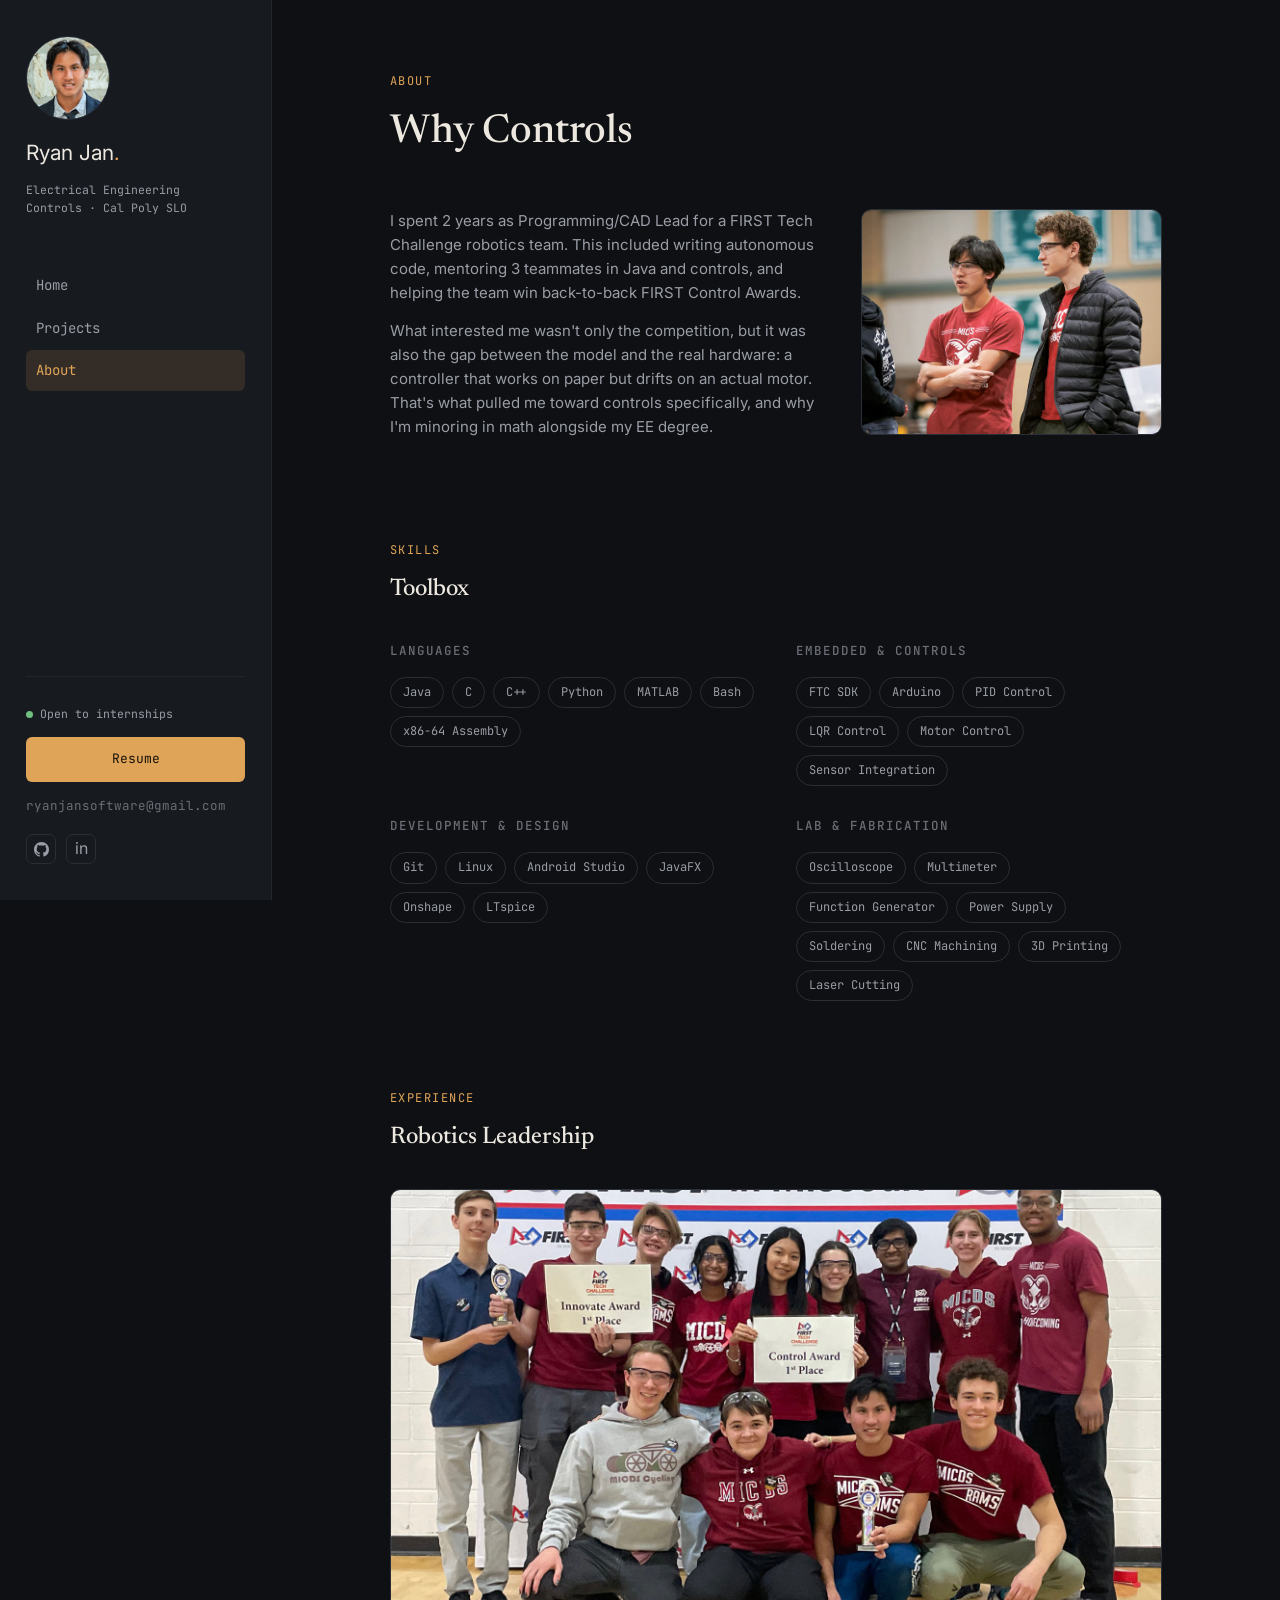
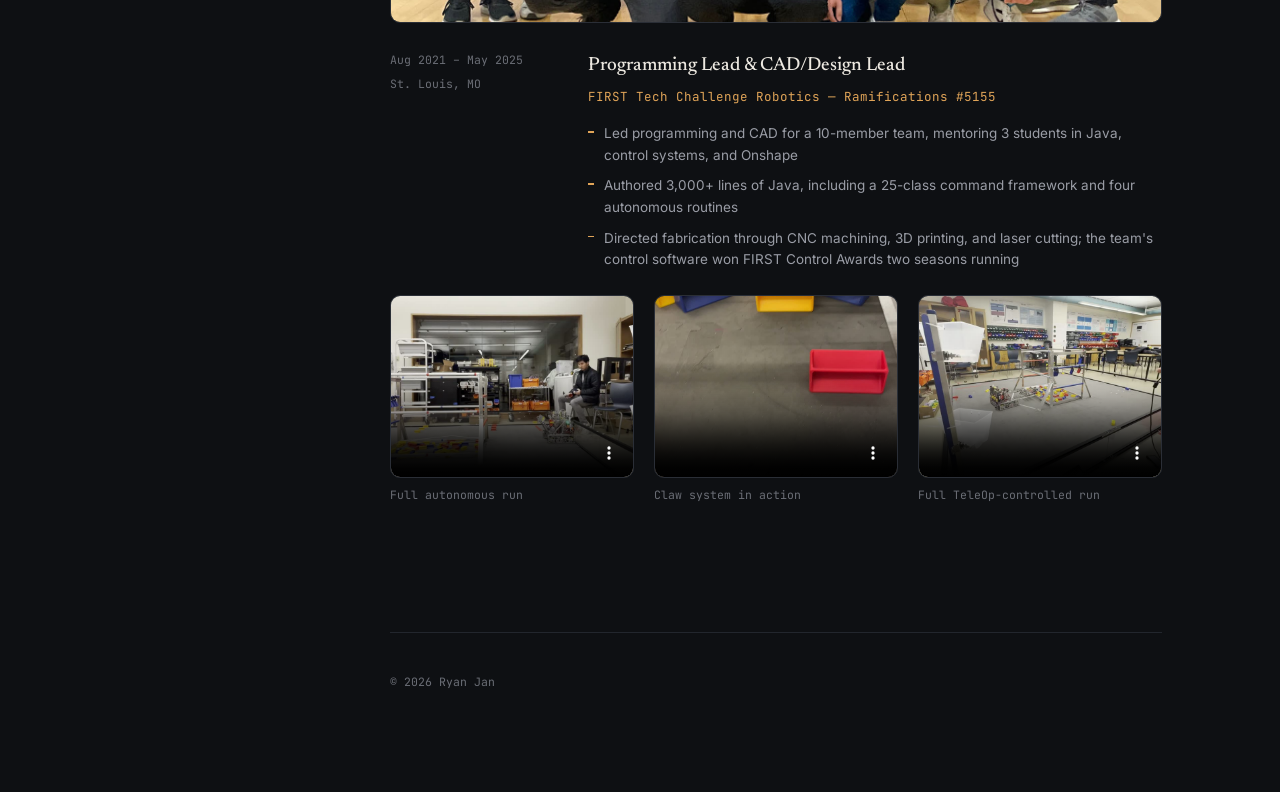
==== commit b88615af: "Update Home hero subhead and About bio wording" ====
--- a/about.html
+++ b/about.html
@@ -89,15 +89,15 @@
       <section class="page-block about-row reveal">
         <div class="about-copy">
           <p>
-            I spent four years as Programming Lead for a FIRST Tech Challenge robotics team &mdash;
-            writing the autonomous code, mentoring three teammates in Java and controls, and
-            helping the team win back-to-back FIRST Control Awards.
+            I spent 2 years as Programming/CAD Lead for a FIRST Tech Challenge robotics team.
+            This included writing autonomous code, mentoring 3 teammates in Java and controls,
+            and helping the team win back-to-back FIRST Control Awards.
           </p>
           <p>
-            What kept me hooked wasn't the competition, it was the gap between the model and the
-            real hardware &mdash; a controller that works on paper but drifts on an actual motor.
-            That's what pulled me toward controls specifically, and why I'm minoring in math
-            alongside my EE degree.
+            What interested me wasn't only the competition, but it was also the gap between the
+            model and the real hardware: a controller that works on paper but drifts on an actual
+            motor. That's what pulled me toward controls specifically, and why I'm minoring in
+            math alongside my EE degree.
           </p>
         </div>
         <div class="media-frame ratio-4x3">
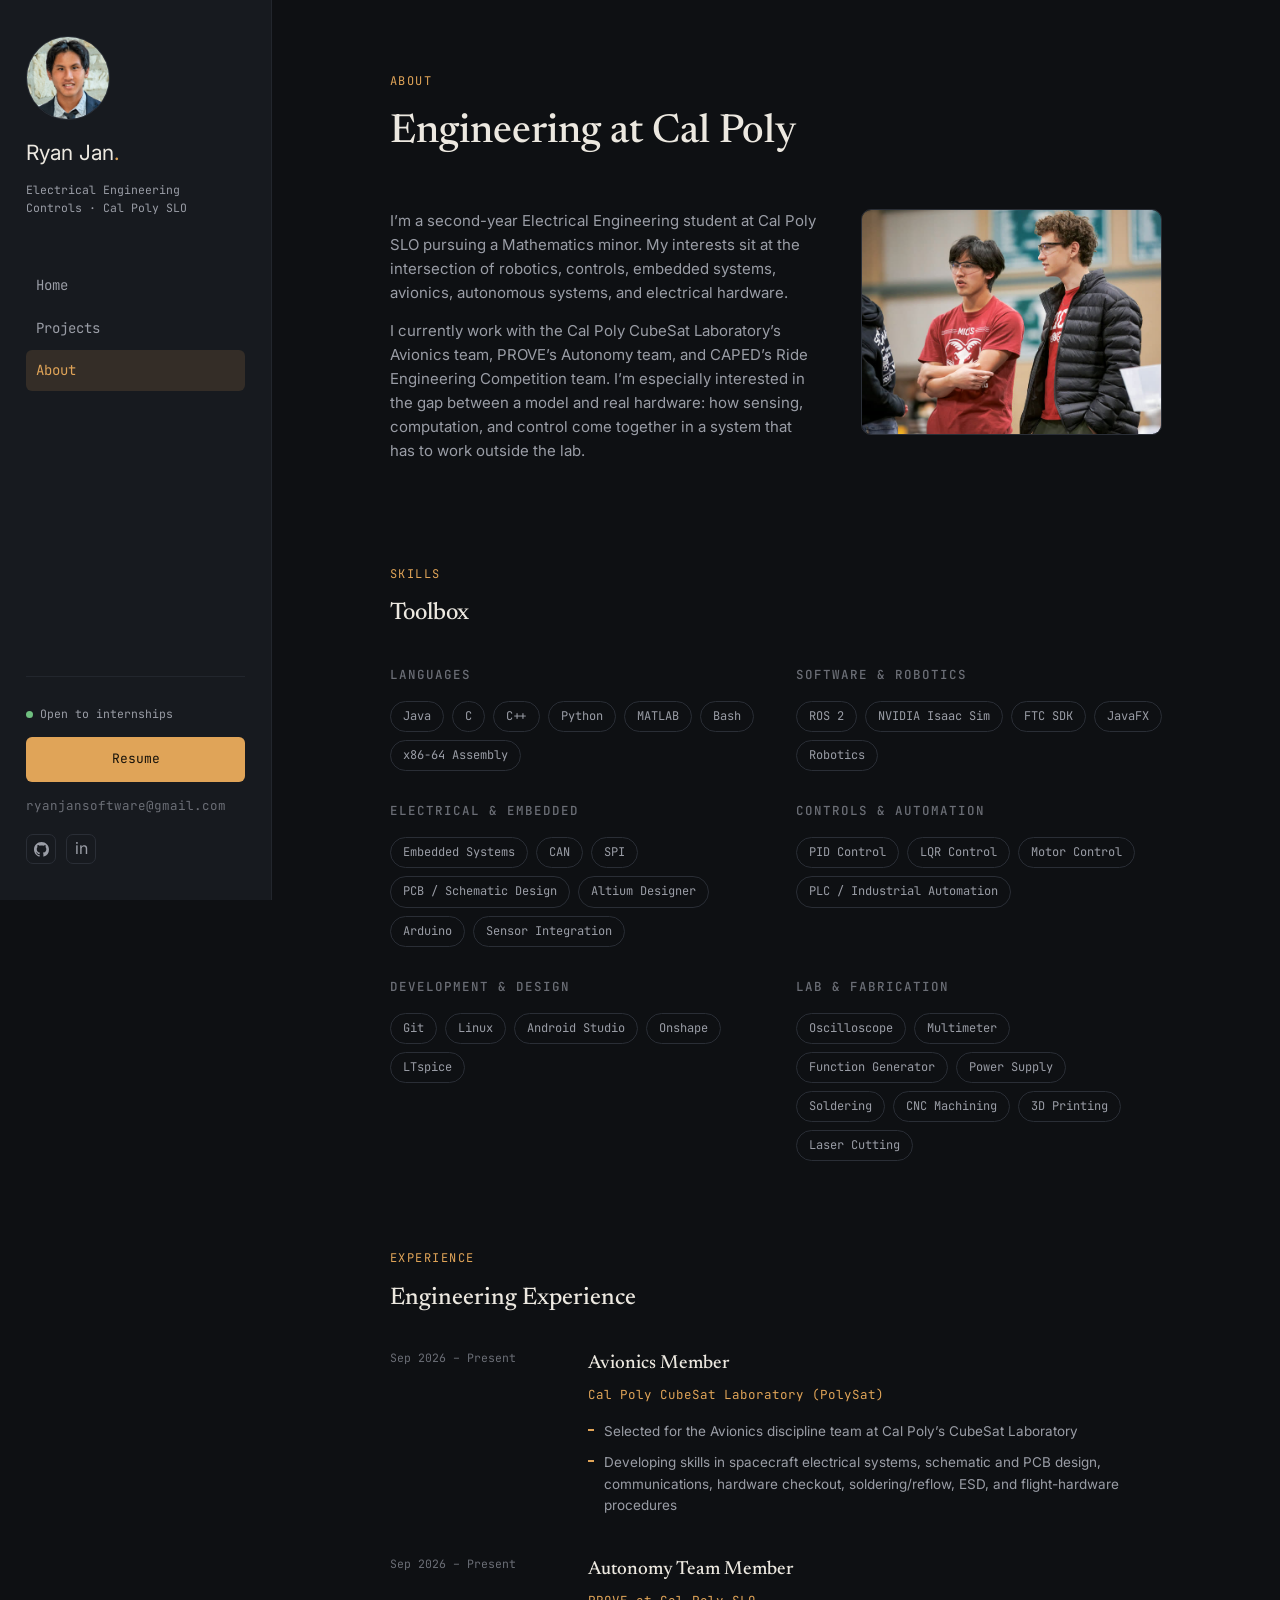
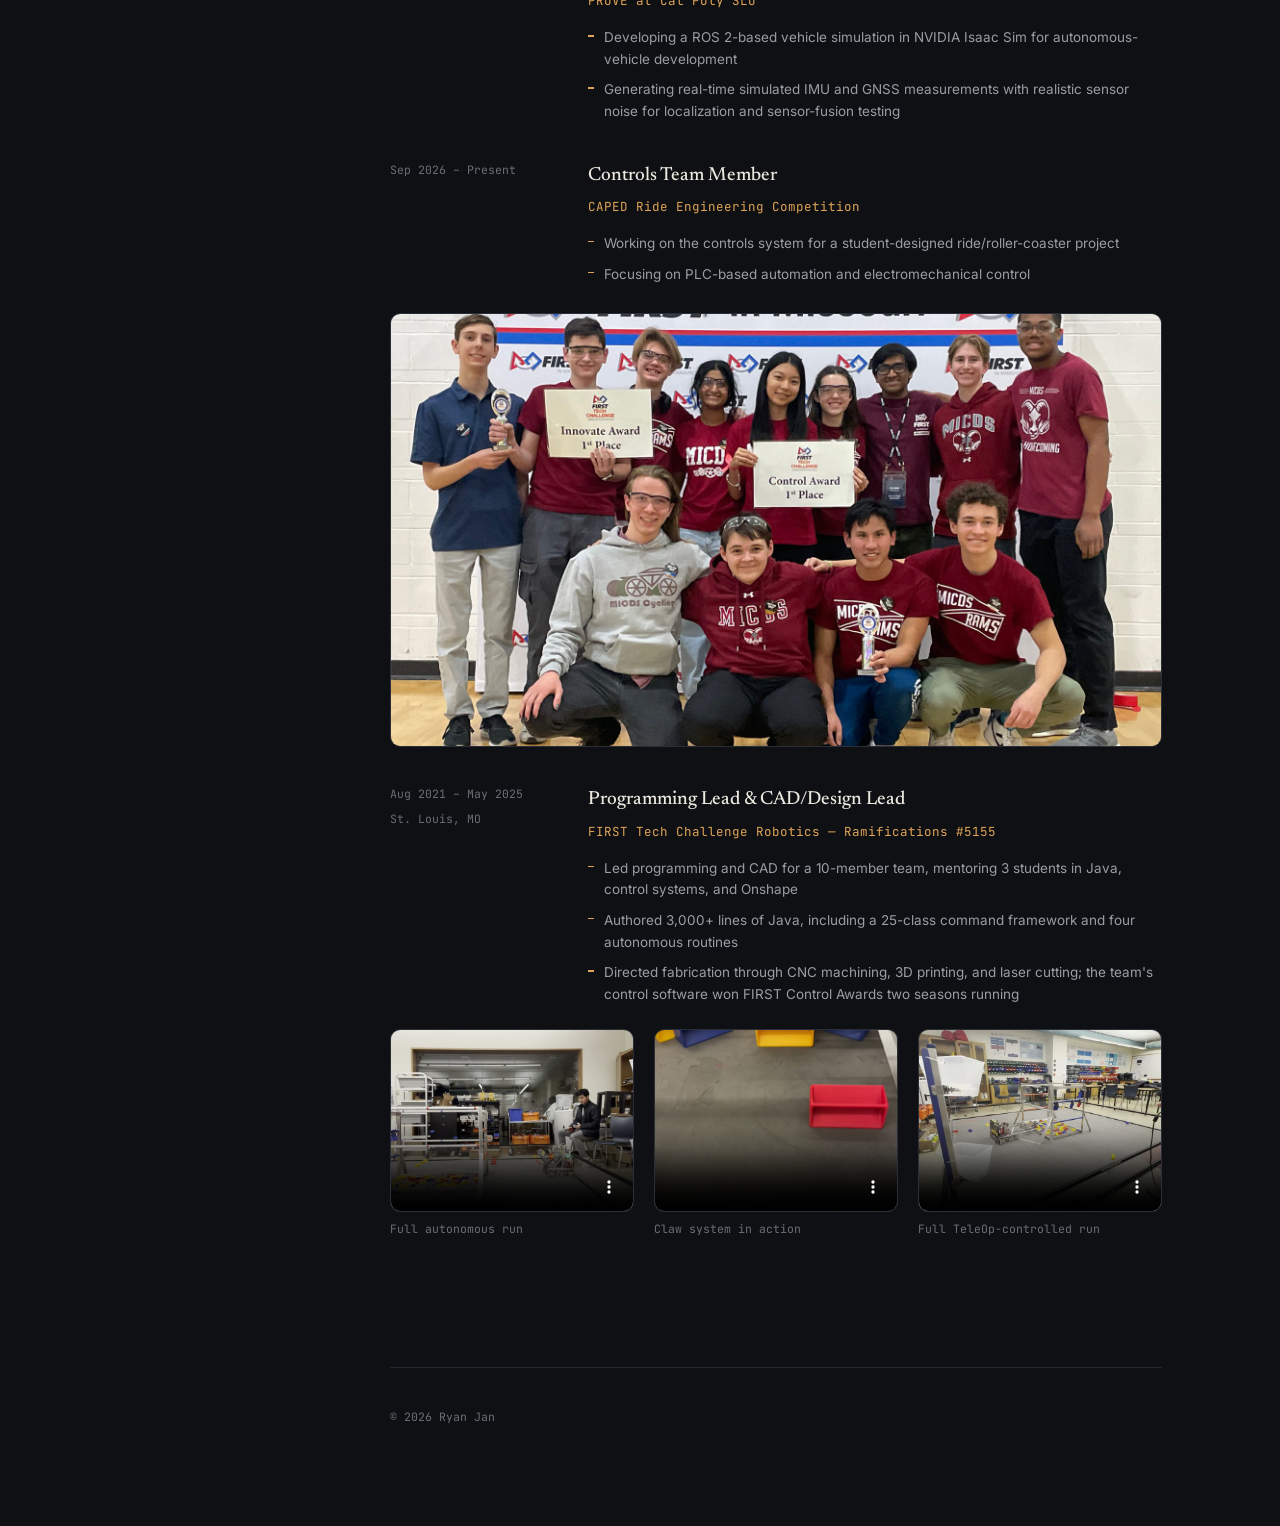
==== commit 6f901f98: "Update portfolio with Cal Poly engineering experience" ====
--- a/about.html
+++ b/about.html
@@ -4,7 +4,7 @@
 <meta charset="UTF-8">
 <meta name="viewport" content="width=device-width, initial-scale=1.0">
 <title>About — Ryan Jan</title>
-<meta name="description" content="About Ryan Jan — Electrical Engineering student at Cal Poly SLO, controls focus, math minor, FIRST Tech Challenge robotics leadership.">
+<meta name="description" content="About Ryan Jan — Electrical Engineering student at Cal Poly SLO, with experience in robotics leadership, spacecraft electronics, autonomous systems, and industrial automation.">
 <link rel="icon" type="image/svg+xml" href="assets/favicon.svg">
 <link rel="preconnect" href="https://fonts.googleapis.com">
 <link rel="preconnect" href="https://fonts.gstatic.com" crossorigin>
@@ -83,21 +83,16 @@
 
       <header class="page-header reveal">
         <p class="eyebrow">About</p>
-        <h1>Why Controls</h1>
+        <h1>Engineering at Cal Poly</h1>
       </header>
 
       <section class="page-block about-row reveal">
         <div class="about-copy">
           <p>
-            I spent 2 years as Programming/CAD Lead for a FIRST Tech Challenge robotics team.
-            This included writing autonomous code, mentoring 3 teammates in Java and controls,
-            and helping the team win back-to-back FIRST Control Awards.
+            I’m a second-year Electrical Engineering student at Cal Poly SLO pursuing a Mathematics minor. My interests sit at the intersection of robotics, controls, embedded systems, avionics, autonomous systems, and electrical hardware.
           </p>
           <p>
-            What interested me wasn't only the competition, but it was also the gap between the
-            model and the real hardware: a controller that works on paper but drifts on an actual
-            motor. That's what pulled me toward controls specifically, and why I'm minoring in
-            math alongside my EE degree.
+            I currently work with the Cal Poly CubeSat Laboratory’s Avionics team, PROVE’s Autonomy team, and CAPED’s Ride Engineering Competition team. I’m especially interested in the gap between a model and real hardware: how sensing, computation, and control come together in a system that has to work outside the lab.
           </p>
         </div>
         <div class="media-frame ratio-4x3">
@@ -114,12 +109,20 @@
             <div class="tags"><span>Java</span><span>C</span><span>C++</span><span>Python</span><span>MATLAB</span><span>Bash</span><span>x86-64 Assembly</span></div>
           </div>
           <div class="skill-group">
-            <h3>Embedded &amp; Controls</h3>
-            <div class="tags"><span>FTC SDK</span><span>Arduino</span><span>PID Control</span><span>LQR Control</span><span>Motor Control</span><span>Sensor Integration</span></div>
+            <h3>Software &amp; Robotics</h3>
+            <div class="tags"><span>ROS 2</span><span>NVIDIA Isaac Sim</span><span>FTC SDK</span><span>JavaFX</span><span>Robotics</span></div>
+          </div>
+          <div class="skill-group">
+            <h3>Electrical &amp; Embedded</h3>
+            <div class="tags"><span>Embedded Systems</span><span>CAN</span><span>SPI</span><span>PCB / Schematic Design</span><span>Altium Designer</span><span>Arduino</span><span>Sensor Integration</span></div>
+          </div>
+          <div class="skill-group">
+            <h3>Controls &amp; Automation</h3>
+            <div class="tags"><span>PID Control</span><span>LQR Control</span><span>Motor Control</span><span>PLC / Industrial Automation</span></div>
           </div>
           <div class="skill-group">
             <h3>Development &amp; Design</h3>
-            <div class="tags"><span>Git</span><span>Linux</span><span>Android Studio</span><span>JavaFX</span><span>Onshape</span><span>LTspice</span></div>
+            <div class="tags"><span>Git</span><span>Linux</span><span>Android Studio</span><span>Onshape</span><span>LTspice</span></div>
           </div>
           <div class="skill-group">
             <h3>Lab &amp; Fabrication</h3>
@@ -130,11 +133,48 @@
 
       <section class="page-block reveal">
         <p class="eyebrow">Experience</p>
-        <h2 style="margin-bottom:32px;">Robotics Leadership</h2>
-
-        <div class="media-frame ratio-16x9" style="margin-bottom:28px;">
-          <img src="assets/img/ftc-control-award-team.jpg" loading="lazy" alt="The full Ramifications #5155 team holding their FIRST Control Award and Innovate Award, 1st place, at FIRST in Missouri.">
-        </div>
+        <h2 style="margin-bottom:32px;">Engineering Experience</h2>
+
+        <div class="experience-list">
+          <div class="exp-entry">
+            <div class="exp-meta"><span>Sep 2026 &ndash; Present</span></div>
+            <div class="exp-body">
+              <h3>Avionics Member</h3>
+              <p class="exp-org">Cal Poly CubeSat Laboratory (PolySat)</p>
+              <ul>
+                <li>Selected for the Avionics discipline team at Cal Poly’s CubeSat Laboratory</li>
+                <li>Developing skills in spacecraft electrical systems, schematic and PCB design, communications, hardware checkout, soldering/reflow, ESD, and flight-hardware procedures</li>
+              </ul>
+            </div>
+          </div>
+
+          <div class="exp-entry">
+            <div class="exp-meta"><span>Sep 2026 &ndash; Present</span></div>
+            <div class="exp-body">
+              <h3>Autonomy Team Member</h3>
+              <p class="exp-org">PROVE at Cal Poly SLO</p>
+              <ul>
+                <li>Developing a ROS 2-based vehicle simulation in NVIDIA Isaac Sim for autonomous-vehicle development</li>
+                <li>Generating real-time simulated IMU and GNSS measurements with realistic sensor noise for localization and sensor-fusion testing</li>
+              </ul>
+            </div>
+          </div>
+
+          <div class="exp-entry">
+            <div class="exp-meta"><span>Sep 2026 &ndash; Present</span></div>
+            <div class="exp-body">
+              <h3>Controls Team Member</h3>
+              <p class="exp-org">CAPED Ride Engineering Competition</p>
+              <ul>
+                <li>Working on the controls system for a student-designed ride/roller-coaster project</li>
+                <li>Focusing on PLC-based automation and electromechanical control</li>
+              </ul>
+            </div>
+          </div>
+
+          <div class="media-frame ratio-16x9 experience-media">
+            <img src="assets/img/ftc-control-award-team.jpg" loading="lazy" alt="The full Ramifications #5155 team holding their FIRST Control Award and Innovate Award, 1st place, at FIRST in Missouri.">
+          </div>
 
         <div class="exp-entry">
           <div class="exp-meta">
@@ -151,6 +191,7 @@
             </ul>
           </div>
         </div>
+        </div>
 
         <div class="media-row" style="margin-top:24px;">
           <div>
--- a/css/style.css
+++ b/css/style.css
@@ -454,6 +454,38 @@
 .project-media-body p { color: var(--text-muted); font-size: 13.5px; margin: 0; }
 .project-media-body .tags { margin-top: 12px; }
 
+.project-spotlight {
+  display: grid;
+  grid-template-columns: 0.9fr 1.1fr;
+  gap: 32px;
+  align-items: center;
+  border: 1px solid var(--border);
+  background: var(--bg-elevated);
+  border-radius: var(--radius);
+  padding: 28px;
+  margin-bottom: 28px;
+}
+.project-architecture {
+  min-height: 170px;
+  display: flex;
+  flex-direction: column;
+  justify-content: center;
+  align-items: flex-start;
+  gap: 9px;
+  padding: 22px;
+  border: 1px solid var(--border-soft);
+  border-radius: 8px;
+  background: var(--bg);
+  font-family: var(--font-mono);
+  font-size: 11px;
+  letter-spacing: 0.08em;
+  color: var(--text-muted);
+}
+.project-architecture i { display: block; width: 1px; height: 14px; margin-left: 14px; background: var(--accent); }
+.project-architecture span { border: 1px solid var(--accent-line); border-radius: 4px; padding: 5px 9px; color: var(--accent); }
+.project-spotlight-body h2 { font-size: 24px; margin-bottom: 8px; }
+.project-spotlight-body > p:not(.eyebrow) { margin: 0; color: var(--text-muted); font-size: 14.5px; }
+
 .earlier-builds { margin-top: 48px; }
 .earlier-title {
   font-family: var(--font-mono);
@@ -490,6 +522,8 @@
 .exp-body ul { display: flex; flex-direction: column; gap: 9px; }
 .exp-body li { color: var(--text-muted); font-size: 13.5px; padding-left: 16px; position: relative; }
 .exp-body li::before { content: ""; position: absolute; left: 0; top: 8px; width: 6px; height: 1.5px; background: var(--accent); }
+.experience-list { display: flex; flex-direction: column; gap: 38px; }
+.experience-media { margin: -10px 0 0; }
 
 /* ---------- footer ---------- */
 .page-footer {
@@ -555,7 +589,7 @@
   .mobile-panel .sidebar-cta { margin-top: 22px; padding-top: 20px; }
 
   .page { padding: 44px 24px 72px; }
-  .home-hero, .flagship-media-row, .about-row, .media-row { grid-template-columns: 1fr; }
+  .home-hero, .flagship-media-row, .about-row, .media-row, .project-spotlight { grid-template-columns: 1fr; }
   .home-photo-slot { max-width: 220px; margin: 0 0 8px; }
   .teaser-card { grid-template-columns: 1fr; }
   .project-grid { grid-template-columns: 1fr; }
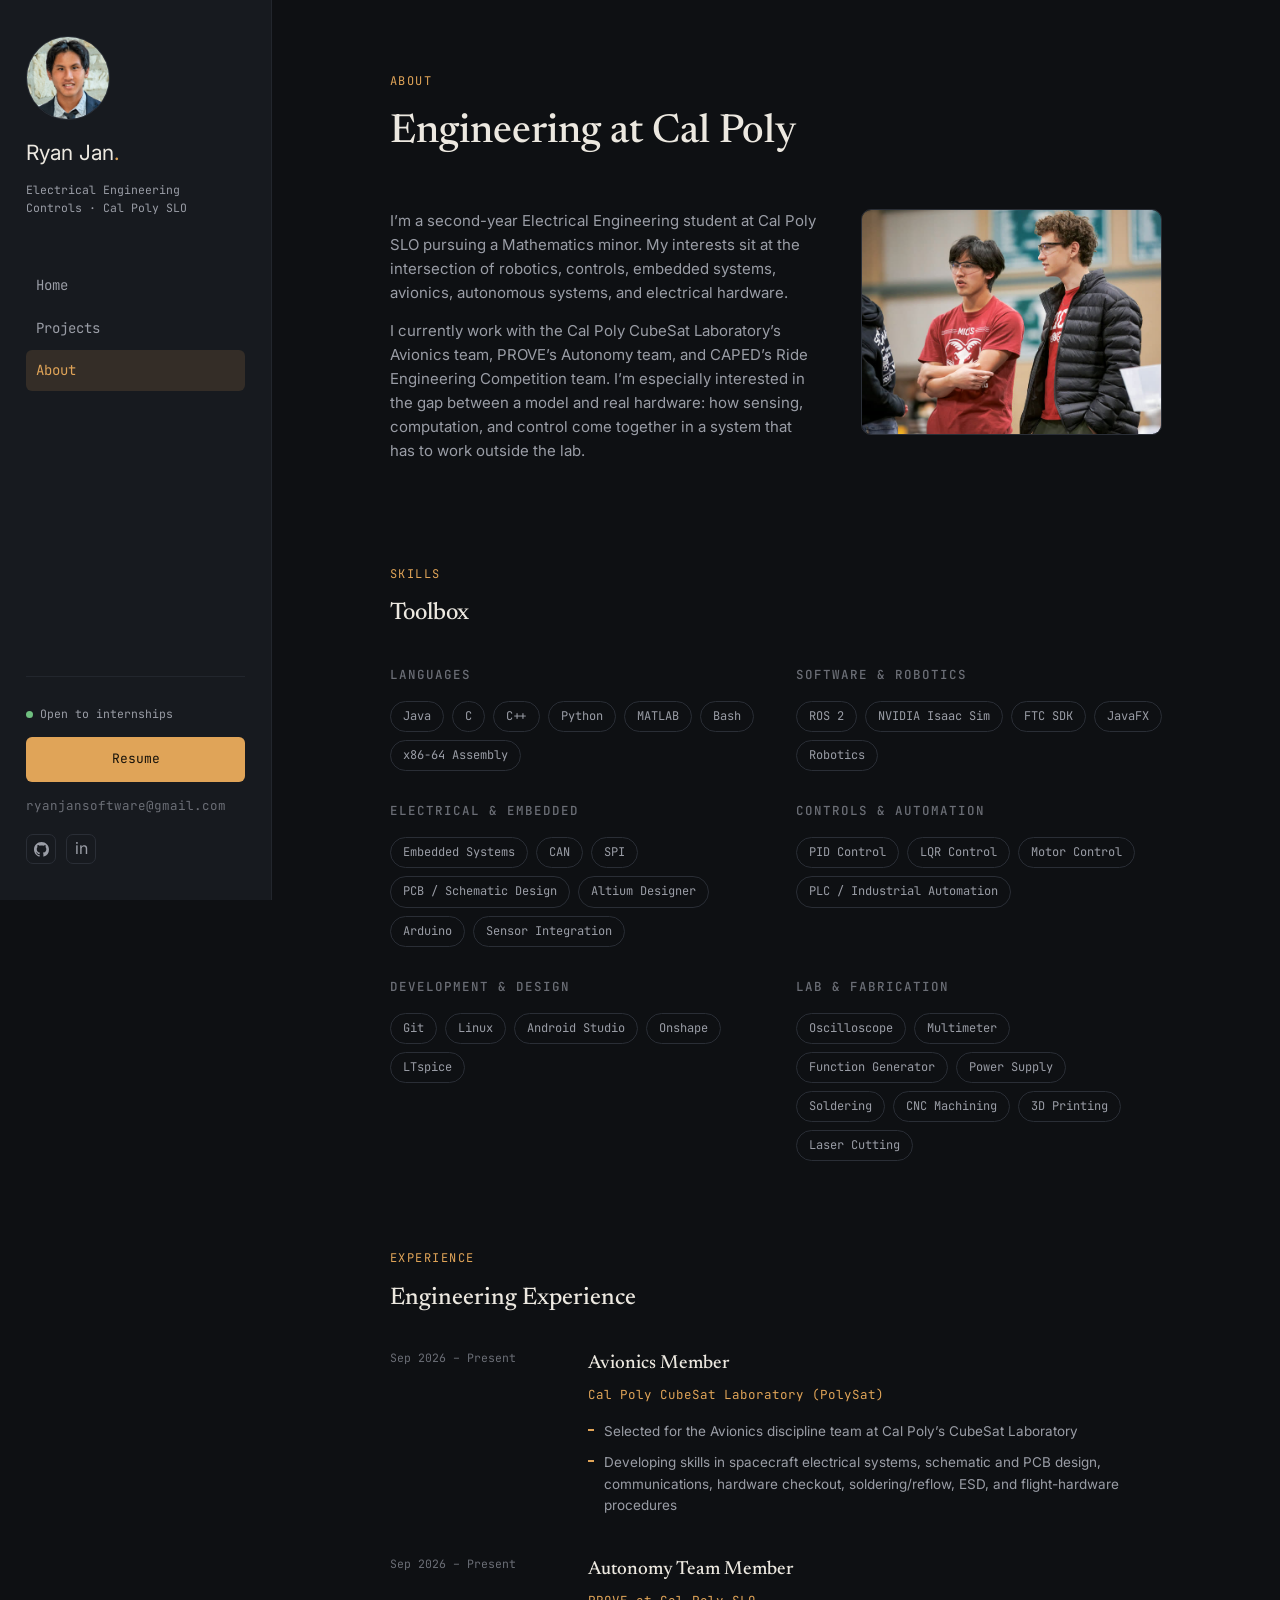
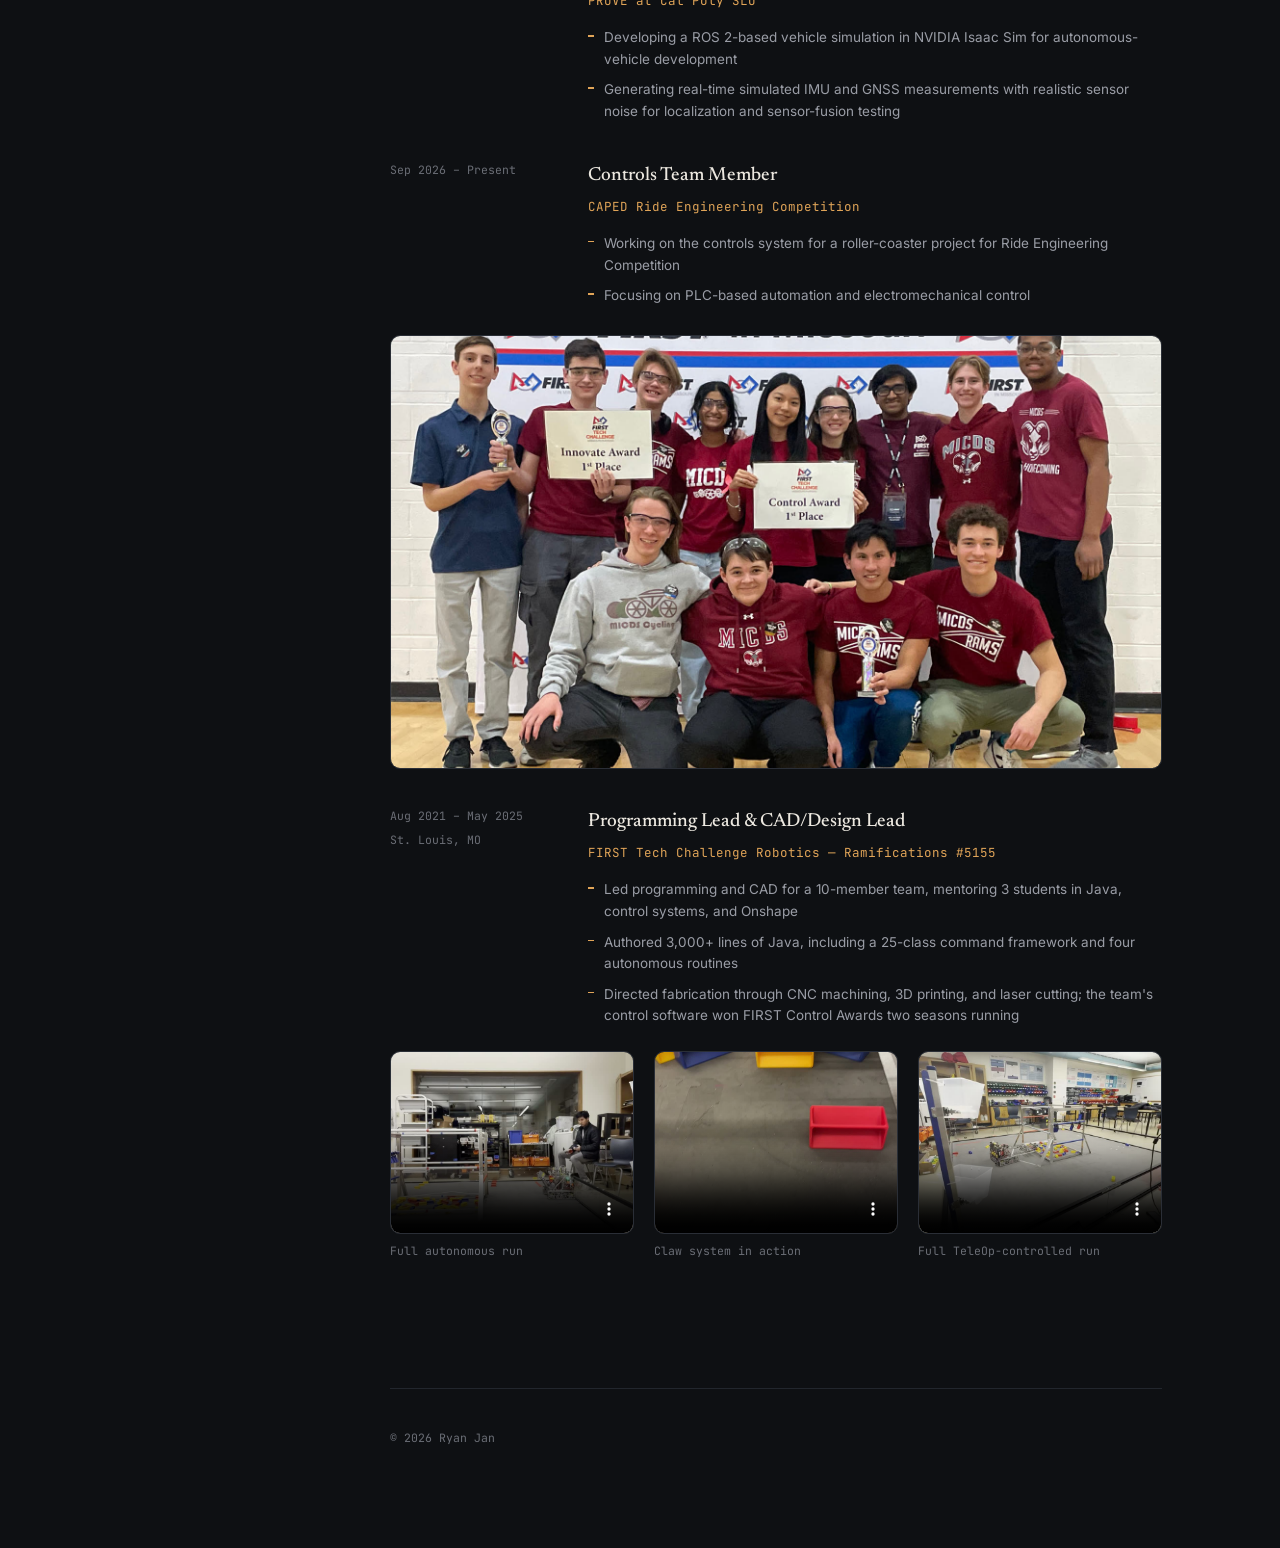
==== commit fbc732ff: "Typo: added hyperlink to Ride Engineering Comp" ====
--- a/about.html
+++ b/about.html
@@ -166,7 +166,7 @@
               <h3>Controls Team Member</h3>
               <p class="exp-org">CAPED Ride Engineering Competition</p>
               <ul>
-                <li>Working on the controls system for a student-designed ride/roller-coaster project</li>
+                <li>Working on the controls system for a roller-coaster project for <a href="https://www.rideengineeringcompetition.org/overview">Ride Engineering Competition</a></li>
                 <li>Focusing on PLC-based automation and electromechanical control</li>
               </ul>
             </div>
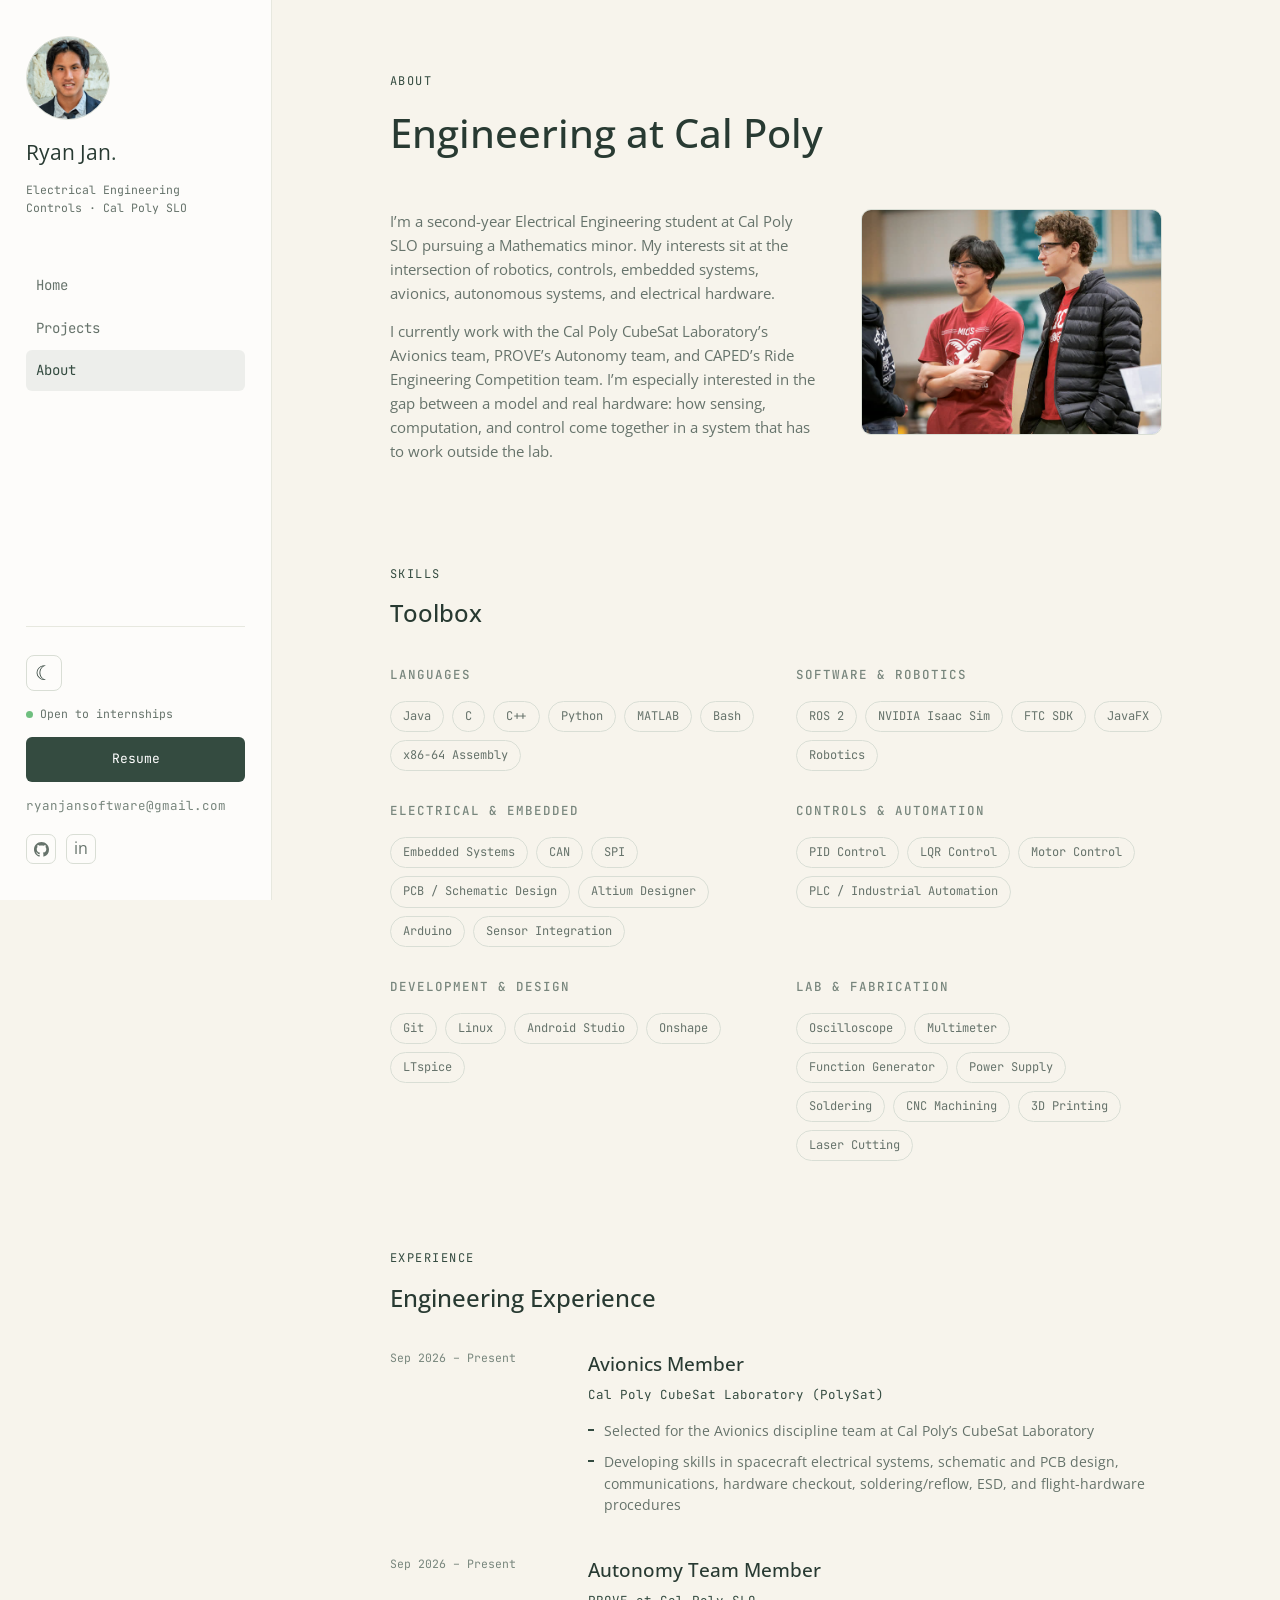
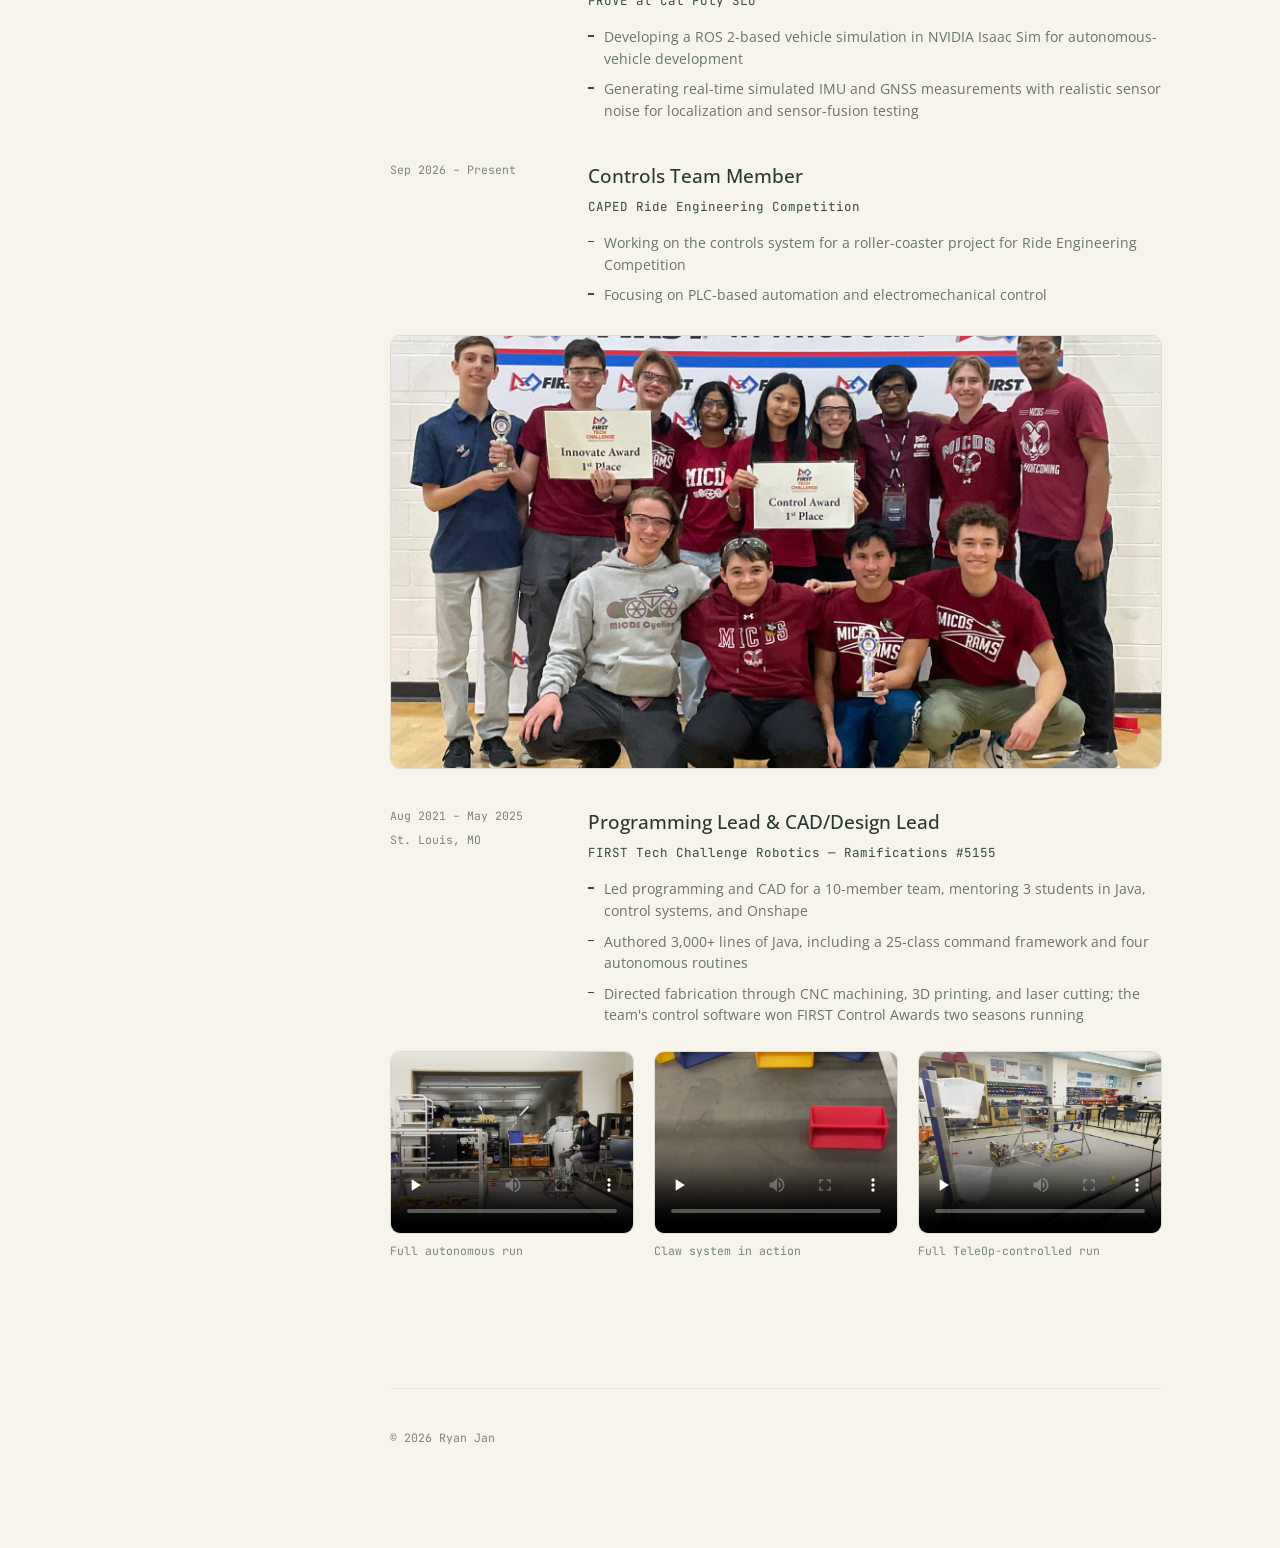
==== commit 5e447222: "Add Dark Mode for real" ====
--- a/about.html
+++ b/about.html
@@ -10,6 +10,7 @@
 <link rel="preconnect" href="https://fonts.gstatic.com" crossorigin>
 <link href="https://fonts.googleapis.com/css2?family=Newsreader:ital,opsz,wght@0,6..72,400;0,6..72,500;1,6..72,400&family=Inter:wght@400;500&family=JetBrains+Mono:wght@400;500&display=swap" rel="stylesheet">
 <link rel="stylesheet" href="css/style.css">
+<script src="js/theme-toggle.js"></script>
 </head>
 <body>
 
--- a/css/style.css
+++ b/css/style.css
@@ -1,26 +1,33 @@
+@import url('https://fonts.googleapis.com/css2?family=Open+Sans:wght@300;400;500;600;700;800&display=swap');
+
 /* ---------- design tokens ---------- */
 :root {
-  --bg: #0e1013;
-  --bg-elevated: #171a1f;
-  --bg-elevated-2: #1d2127;
-  --border: #2a2e36;
-  --border-soft: #22262d;
-
-  --text: #ece8e0;
-  --text-muted: #9a9da6;
-  --text-faint: #6b6e76;
-
-  --accent: #e0a458;
-  --accent-soft: rgba(224, 164, 88, 0.14);
-  --accent-line: rgba(224, 164, 88, 0.35);
-  --response: #6fb3c9;
-
-  --font-serif: "Newsreader", Georgia, serif;
-  --font-sans: "Inter", -apple-system, BlinkMacSystemFont, "Segoe UI", sans-serif;
+  --bg: #F7F4EC;
+  --bg-elevated: #FDFCFA;
+  --bg-elevated-2: #EEEFE7;
+  --border: #D9DED5;
+  --border-soft: #E7E8DF;
+
+  --text: #283A32;
+  --text-muted: #66736B;
+  --text-faint: #78867D;
+
+  --accent: #344B40;
+  --accent-soft: rgba(52, 75, 64, 0.08);
+  --accent-line: rgba(52, 75, 64, 0.25);
+  --response: #8CA89A;
+
+  --font-serif: "Open Sans", sans-serif;
+  --font-sans: "Open Sans", sans-serif;
   --font-mono: "JetBrains Mono", ui-monospace, "SFMono-Regular", Consolas, monospace;
 
   --sidebar-w: 272px;
   --radius: 10px;
+}
+
+:root[data-theme="dark"] {
+  --accent: #C2D2B6;
+  --response: #8CA89A;
 }
 
 /* ---------- reset ---------- */
@@ -45,7 +52,7 @@
   left: -999px;
   top: 0;
   background: var(--accent);
-  color: #0e1013;
+  color: #FFFFFF;
   padding: 10px 16px;
   z-index: 200;
 }
@@ -101,7 +108,7 @@
 .btn-primary {
   position: relative;
   background: var(--accent);
-  color: #17120a;
+  color: #FFFFFF;
   overflow: hidden;
   z-index: 0;
 }
@@ -109,7 +116,7 @@
   content: "";
   position: absolute;
   inset: 0;
-  background: #f0c07f;
+  background: #476657;
   transform: scaleX(0);
   transform-origin: left center;
   transition: transform 0.5s ease-out;
@@ -139,7 +146,7 @@
 }
 .stat-chip:hover {
   transform: translateY(-4px);
-  box-shadow: 0 14px 28px rgba(0, 0, 0, 0.35);
+  box-shadow: 0 12px 28px rgba(40, 58, 50, 0.08);
   border-color: var(--accent-line);
 }
 .stat-chip strong { display: block; color: var(--text); font-family: var(--font-serif); font-weight: 500; font-size: 16px; margin-bottom: 2px; }
@@ -204,7 +211,7 @@
   border: 1px solid var(--border);
   border-radius: var(--radius);
   overflow: hidden;
-  background: #0a0c0f;
+  background: #F1F3ED;
   display: flex;
   flex-direction: column;
 }
@@ -373,7 +380,7 @@
 }
 .teaser-card:hover {
   transform: translateY(-4px);
-  box-shadow: 0 14px 28px rgba(0, 0, 0, 0.35);
+  box-shadow: 0 12px 28px rgba(40, 58, 50, 0.08);
   border-color: var(--accent-line);
 }
 .teaser-media { border-radius: 8px; }
@@ -445,7 +452,7 @@
 }
 .project-media-card:hover {
   transform: translateY(-4px);
-  box-shadow: 0 14px 28px rgba(0, 0, 0, 0.35);
+  box-shadow: 0 12px 28px rgba(40, 58, 50, 0.08);
   border-color: var(--accent-line);
 }
 .project-media-card .media-slot { border: none; border-radius: 0; border-bottom: 1px solid var(--border-soft); }
@@ -556,7 +563,7 @@
     display: flex;
     align-items: center;
     justify-content: space-between;
-    background: rgba(14, 16, 19, 0.92);
+    background: rgba(247, 244, 236, 0.92);
     backdrop-filter: blur(10px);
     border-bottom: 1px solid var(--border-soft);
     padding: 14px 20px;
@@ -615,3 +622,55 @@
     transition: none !important;
   }
 }
+
+/* ---------- optional dark mode: same layout, alternate colors ---------- */
+:root[data-theme="dark"] {
+  --bg: #202720;
+  --bg-elevated: #2C352C;
+  --bg-elevated-2: #343E34;
+  --border: #465247;
+  --border-soft: #39443B;
+  --text: #F1EDE2;
+  --text-muted: #B1B9AE;
+  --text-faint: #A1AB9F;
+  --accent: #C2D2B6;
+  --accent-soft: rgba(194, 210, 182, 0.11);
+  --accent-line: rgba(194, 210, 182, 0.30);
+  --response: #8FB7AC;
+}
+
+/* Overrides for the few theme colors that were hardcoded. */
+:root[data-theme="dark"] .btn-primary,
+:root[data-theme="dark"] .skip-link { color: #202720; }
+:root[data-theme="dark"] .btn-primary::before { background: #D5E1CC; }
+:root[data-theme="dark"] .terminal-frame { background: #192019; }
+:root[data-theme="dark"] .terminal-body { color: var(--text-muted); }
+:root[data-theme="dark"] .stat-chip:hover,
+:root[data-theme="dark"] .teaser-card:hover,
+:root[data-theme="dark"] .project-media-card:hover {
+  box-shadow: 0 12px 28px rgba(0, 0, 0, 0.24);
+}
+@media (max-width: 960px) {
+  :root[data-theme="dark"] .mobile-topbar { background: rgba(32, 39, 32, 0.92); }
+}
+
+/* Subtle, accessible toggle in the existing sidebar and mobile top bar. */
+.theme-toggle {
+  display: inline-flex;
+  align-items: center;
+  justify-content: center;
+  width: 36px;
+  height: 36px;
+  padding: 0;
+  border: 1px solid var(--border);
+  border-radius: 8px;
+  background: var(--bg-elevated);
+  color: var(--text);
+  font: inherit;
+  font-size: 20px;
+  cursor: pointer;
+  transition: background-color 0.2s ease, border-color 0.2s ease;
+}
+.theme-toggle:hover { background: var(--accent-soft); border-color: var(--accent-line); }
+.theme-toggle:focus-visible { outline: 2px solid var(--accent); outline-offset: 3px; }
+@media (prefers-reduced-motion: reduce) { .theme-toggle { transition: none; } }
